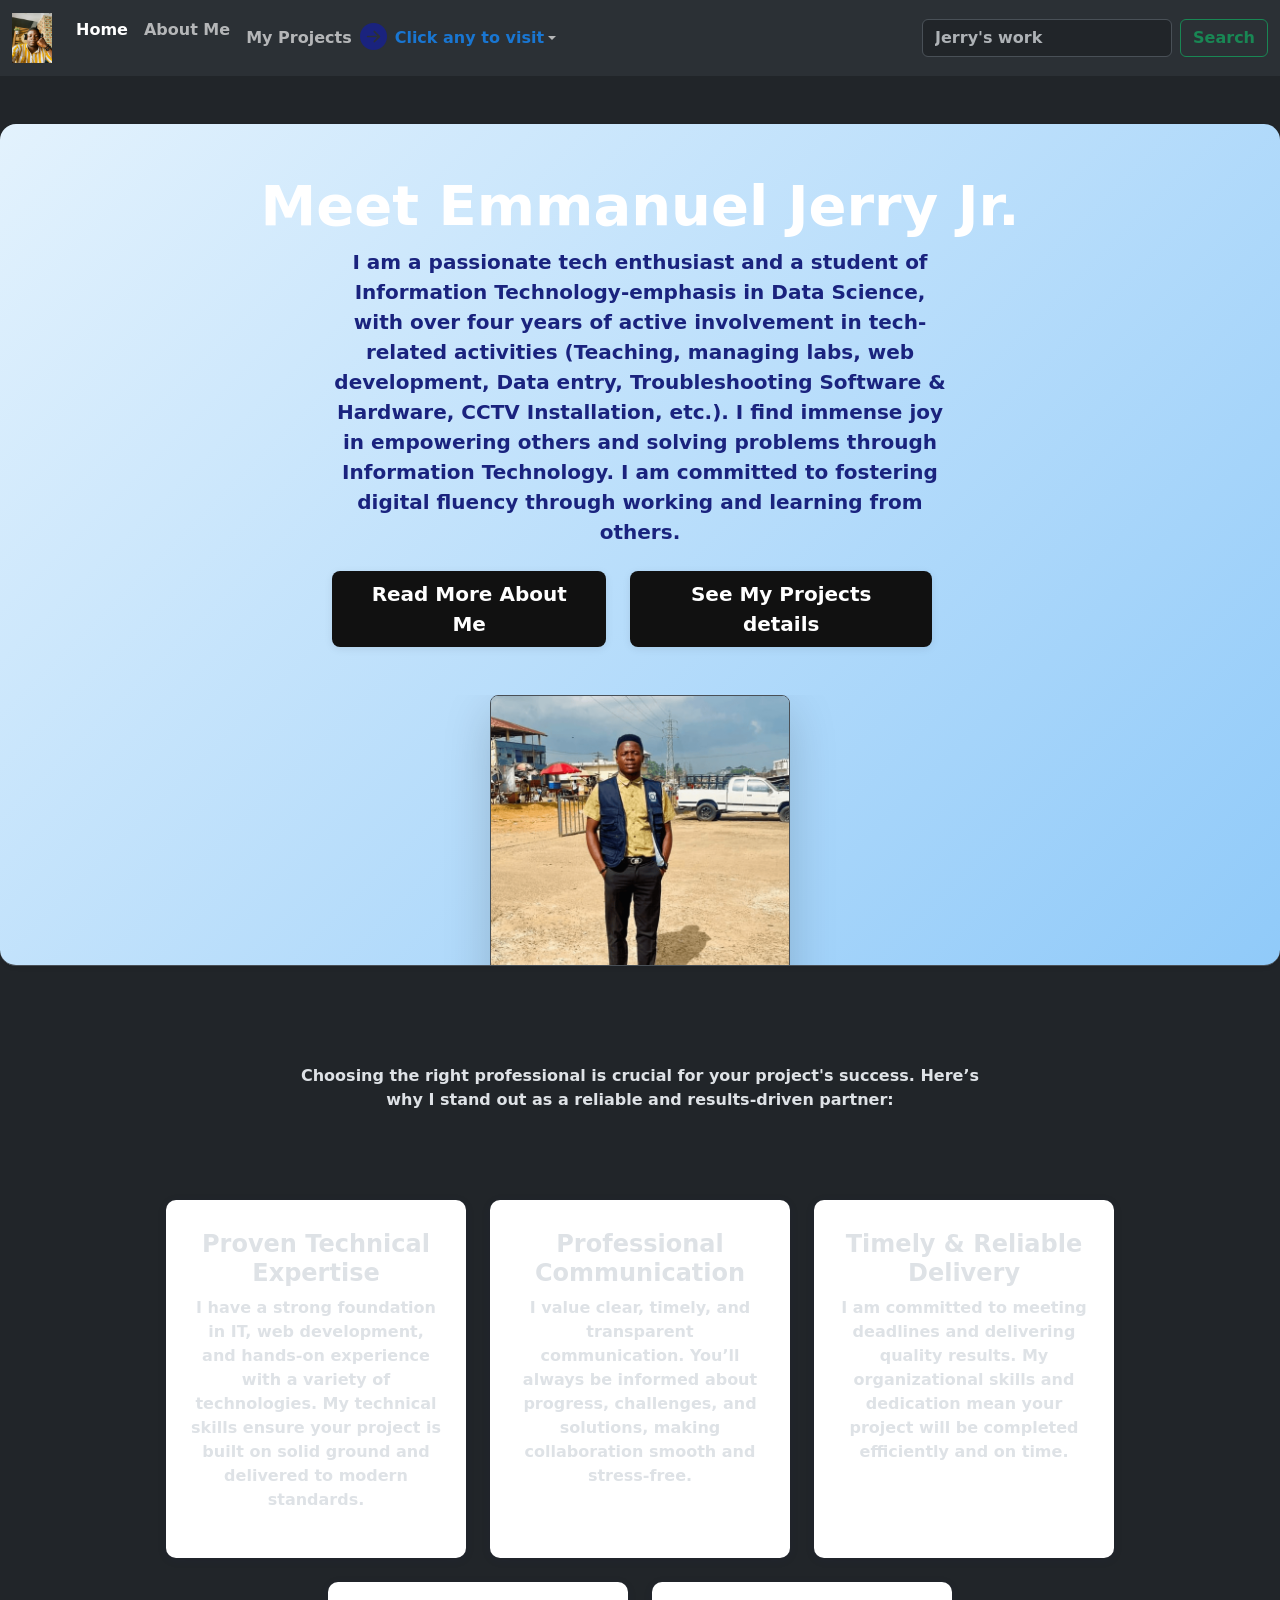
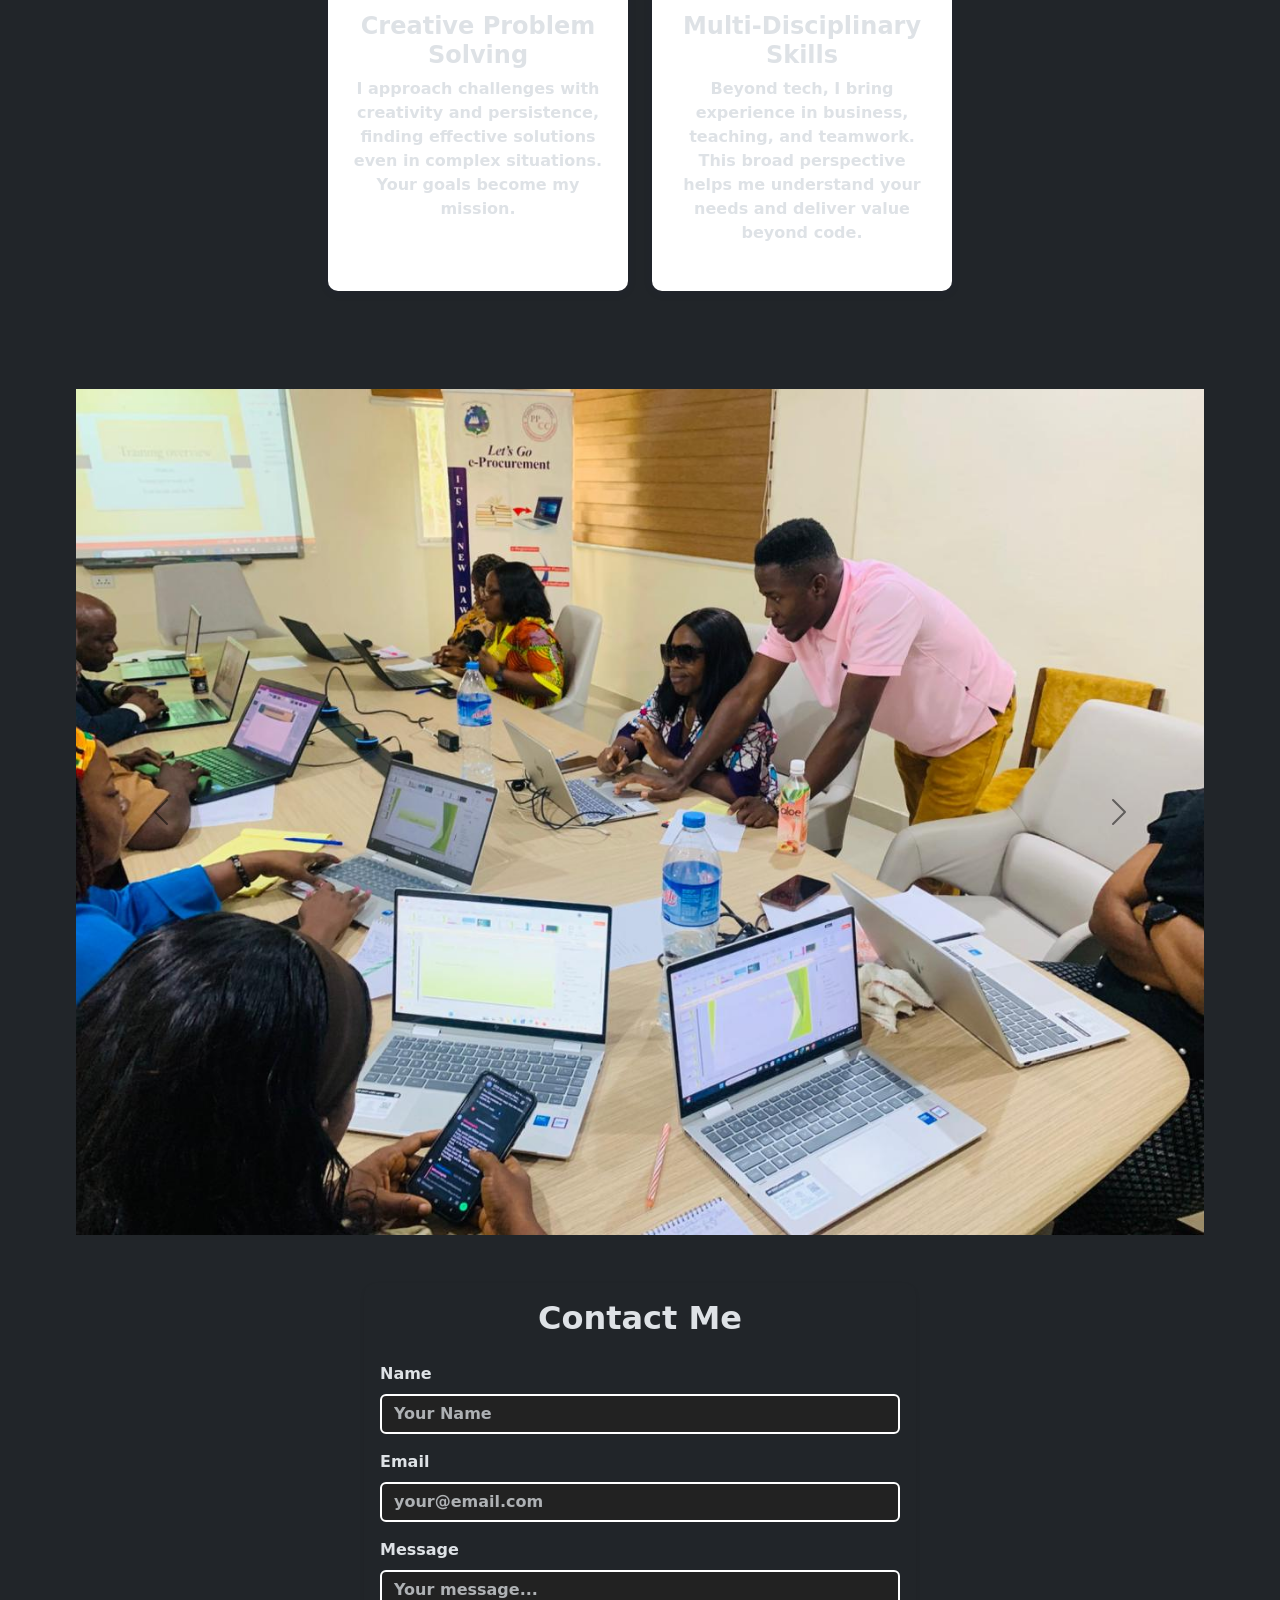
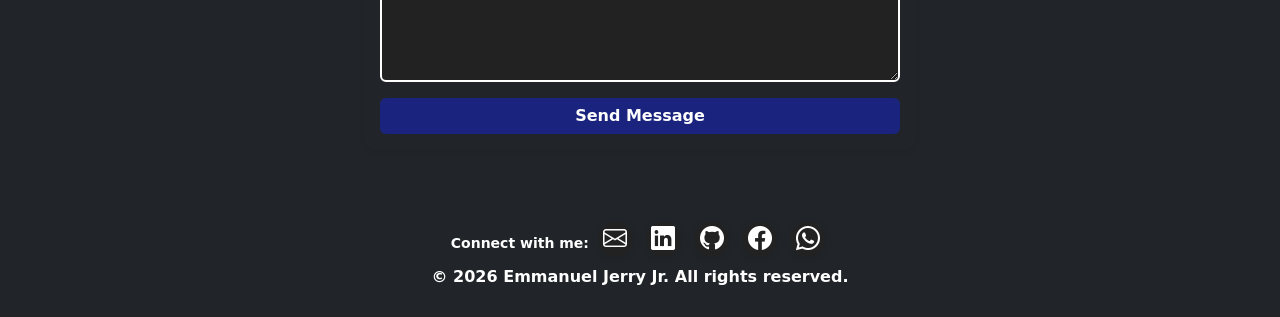
==== index.html @ 14acd6bc "update" ====
<!DOCTYPE html>
<html lang="en" data-bs-theme="dark">

<head>
  <meta charset="UTF-8">
  <meta name="viewport" content="width=device-width, initial-scale=1.0">
  <title>Mr. Jerry Portfolio</title>
  <link href="https://cdn.jsdelivr.net/npm/bootstrap@5.3.0-alpha2/dist/css/bootstrap.min.css" rel="stylesheet"
    integrity="sha384-aFq/bzH65dt+w6FI2ooMVUpc+21e0SRygnTpmBvdBgSdnuTN7QbdgL+OapgHtvPp" crossorigin="anonymous">
  <link rel="stylesheet" href="style.css">
</head>

<body>
  <!-- Navigation Bar -->
  <nav class="navbar navbar-expand-lg bg-body-tertiary">
  <div class="container-fluid">
    <a class="navbar-brand" href="#">
    <img src="Jerry 2.png" height="50" width="40" alt="Jerry Logo"></a>
    <button class="navbar-toggler" type="button" data-bs-toggle="collapse" data-bs-target="#navbarSupportedContent"
     aria-controls="navbarSupportedContent" aria-expanded="false" aria-label="Toggle navigation">
      <span class="navbar-toggler-icon"></span>
    </button>
    <div class="collapse navbar-collapse" id="navbarSupportedContent">
      <ul class="navbar-nav me-auto mb-2 mb-lg-0">
        <li class="nav-item">
          <a class="nav-link active" aria-current="page" href="#">Home</a>
        </li>
        <li class="nav-item">
          <a class="nav-link" href="https://jerry2001397.github.io/Resume/" target="_blank">About Me</a>
        </li>
        <li class="nav-item dropdown">
          <a class="nav-link dropdown-toggle d-flex align-items-center" href="#" role="button" data-bs-toggle="dropdown" aria-expanded="false">
            <span style="font-weight:bold;">My Projects</span>
            <span style="font-size:1.7rem;color:#1a237e;margin-left:0.5rem;font-weight:bold;">
              <i class="bi bi-arrow-right-circle-fill"></i>
            </span>
            <span style="font-size:1rem;color:#1976d2;margin-left:0.5rem;font-weight:bold;">Click any to visit</span>
          </a>
          <ul class="dropdown-menu">
            <li><a class="dropdown-item" href="https://jerry2001397.github.io/Resume/">My resume project</a></li>
            <li><a class="dropdown-item" href="https://tech-bridge-liberia-tbl.vercel.app/" target="_blank">Tech Bridge Liberia-TBL website</a></li>
            <li><a class="dropdown-item" href="https://brighter-day-high-school.onrender.com" target="_blank">Brighter Day High School website</a></li>
            <li><a class="dropdown-item" href="https://drive.google.com/file/d/1hFZzf1_tHDAkOo6rd7UEoLlZqXypKC5j/view?usp=drivesdk" target="_blank">A proposed computer science Curriculum for Junior and Senior High</a></li>
            <li><a class="dropdown-item" href="https://jerry2001397.github.io/Jerry-s-Dice/" target="_blank">Jerry's Dice (webbase dice game)</a></li>
            <li><a class="dropdown-item" href="https://jerry2001397.github.io/Emma-Drum/" target="_blank">Emma's Drum</a></li>
            <li><hr class="dropdown-divider"></li>
            
          </ul>
        </li>
        
      </ul>
      <form class="d-flex" role="search">
        <input class="form-control me-2" type="search" placeholder="Jerry's work" aria-label="Search"/>
        <button class="btn btn-outline-success" type="submit">Search</button>
      </form>
    </div>
  </div>
</nav>

  <main>
    <section class="px-4 pt-5 my-5 text-center border-bottom bg-primary bg-gradient text-white rounded-4 shadow-sm">
      <h1 class="display-4 fw-bold text-body-emphasis">Meet Emmanuel Jerry Jr.</h1>
      <div class="col-lg-6 mx-auto">
        <p class="lead mb-4">
         I am a passionate tech enthusiast and a student of Information Technology-emphasis in Data Science, with over four years of active involvement in tech-related activities (Teaching, managing labs, web development, Data entry, Troubleshooting Software & Hardware, CCTV Installation, etc.). I find immense joy in empowering others and solving problems through Information Technology. I am committed to fostering digital fluency through working and learning from others.
        </p>
        <div class="d-grid gap-2 d-sm-flex justify-content-sm-center mb-5">
          <a href="https://jerry2001397.github.io/Resume/" class="btn hero-btn-black btn-lg px-4 me-sm-3" role="button">Read More About Me</a>
          <a href="https://jerry2001397.github.io/Tech-Solution.com" class="btn hero-btn-black btn-lg px-4 me-sm-3" role="button">See My Projects details </a>
        </div>
      </div>
      <div class="overflow-hidden" style="max-height: 30vh;">
        <div class="container px-5">
          <img src="Jerry one.png" class="img-fluid border rounded-3 shadow-lg mb-4" alt="Jerry Portrait" width="300" height="400" loading="lazy">
        </div>
      </div>
    </section>
    <section class="features py-5" id="features">
      <div class="container">
        
        <p class="text-center mb-5" style="max-width:700px;margin:0 auto;">
          Choosing the right professional is crucial for your project's success. Here’s why I stand out as a reliable and results-driven partner:
        </p>
        <div class="d-flex flex-wrap justify-content-center gap-4">
          <div class="feature">
            <h4>Proven Technical Expertise</h4>
            <p>I have a strong foundation in IT, web development, and hands-on experience with a variety of technologies. My technical skills ensure your project is built on solid ground and delivered to modern standards.</p>
          </div>
          <div class="feature">
            <h4>Professional Communication</h4>
            <p>I value clear, timely, and transparent communication. You’ll always be informed about progress, challenges, and solutions, making collaboration smooth and stress-free.</p>
          </div>
          <div class="feature">
            <h4>Timely & Reliable Delivery</h4>
            <p>I am committed to meeting deadlines and delivering quality results. My organizational skills and dedication mean your project will be completed efficiently and on time.</p>
          </div>
          <div class="feature">
            <h4>Creative Problem Solving</h4>
            <p>I approach challenges with creativity and persistence, finding effective solutions even in complex situations. Your goals become my mission.</p>
          </div>
          <div class="feature">
            <h4>Multi-Disciplinary Skills</h4>
            <p>Beyond tech, I bring experience in business, teaching, and teamwork. This broad perspective helps me understand your needs and deliver value beyond code.</p>
          </div>
        </div>
      </div>
    </section>

    <section class="container my-5">
      <div id="carouselExample" class="carousel slide">
        <div class="carousel-inner">
          <div class="carousel-item active">
            <img src="Jerry 1.png" class="d-block w-100" alt="Jerry 1">
          </div>
          <div class="carousel-item">
            <img src="Jerry 2 (1).png" class="d-block w-100" alt="Jerry 2">
          </div>
          <div class="carousel-item">
            <img src="Jerry 3.png" class="d-block w-100" alt="Jerry 3">
          </div>
        </div>
        <button class="carousel-control-prev" type="button" data-bs-target="#carouselExample" data-bs-slide="prev">
          <span class="carousel-control-prev-icon" aria-hidden="true"></span>
          <span class="visually-hidden">Previous</span>
        </button>
        <button class="carousel-control-next" type="button" data-bs-target="#carouselExample" data-bs-slide="next">
          <span class="carousel-control-next-icon" aria-hidden="true"></span>
          <span class="visually-hidden">Next</span>
        </button>
      </div>
    </section>

    <!-- Contact Section -->
    <section class="container my-5" id="contact">
      <div class="row justify-content-center">
        <div class="col-md-8 col-lg-6">
          <div class="card shadow-sm border-0">
            <div class="card-body">
              <h2 class="card-title mb-4 text-center"><strong>Contact Me</strong></h2>
              <form>
                <div class="mb-3">
                  <label for="name" class="form-label">Name</label>
                  <input type="text" class="form-control" id="name" placeholder="Your Name" required>
                </div>
                <div class="mb-3">
                  <label for="email" class="form-label">Email</label>
                  <input type="email" class="form-control" id="email" placeholder="your@email.com" required>
                </div>
                <div class="mb-3">
                  <label for="message" class="form-label">Message</label>
                  <textarea class="form-control" id="message" rows="4" placeholder="Your message..." required></textarea>
                </div>
                <div class="d-grid">
                  <button type="submit" class="btn btn-primary">Send Message</button>
                </div>
              </form>
            </div>
          </div>
        </div>
      </div>
    </section>

    <!-- Footer -->
    <footer class="bg-dark text-white text-center py-4 mt-5">
      <div class="container">
        <small><span style="font-weight:bold;">Connect with me:</span>
          <span class="footer-social">
            <a href="mailto:emmanueljerrylove@gmail.com" title="Email"><i class="bi bi-envelope"></i></a>
            <a href="https://www.linkedin.com/in/emmanuel-jerry-jr-2a2502259?utm_source=share&utm_campaign=share_via&utm_content=profile&utm_medium=android_app" target="_blank" title="LinkedIn"><i class="bi bi-linkedin"></i></a>
            <a href="https://github.com/Jerry2001397" target="_blank" title="GitHub"><i class="bi bi-github"></i></a>
            <a href="https://www.facebook.com/share/1HqQ8h2hS4/" target="_blank" title="Facebook"><i class="bi bi-facebook"></i></a>
            <a href="https://wa.me/231777897470" target="_blank" title="WhatsApp"><i class="bi bi-whatsapp"></i></a>
          </span>
        </small>
        <p class="mb-1 mt-2">&copy; 2026 Emmanuel Jerry Jr. All rights reserved.</p>
      </div>
    </footer>
    <script src="https://cdn.jsdelivr.net/npm/bootstrap@5.3.7/dist/js/bootstrap.bundle.min.js"
      integrity="sha384-ndDqU0Gzau9qJ1lfW4pNLlhNTkCfHzAVBReH9diLvGRem5+R9g2FzA8ZGN954O5Q" crossorigin="anonymous"></script>
    <link rel="stylesheet" href="https://cdn.jsdelivr.net/npm/bootstrap-icons@1.11.1/font/bootstrap-icons.css">
    <style>
      .footer-social a {
        display: inline-flex;
        align-items: center;
        justify-content: center;
        font-size: 1.5rem;
        margin: 0 0.25rem;
        width: 2.2rem;
        height: 2.2rem;
        border-radius: 50%;
        background: #222;
        color: #fff;
        transition: background 0.2s, color 0.2s, box-shadow 0.2s;
        box-shadow: 0 2px 8px rgba(0,0,0,0.08);
        text-decoration: none;
      }
      .footer-social a:hover {
        background: #fff;
        color: #1a237e;
        box-shadow: 0 4px 16px rgba(26,35,126,0.15);
        text-decoration: none;
      }
      .footer-social i {
        vertical-align: middle;
      }
    </style>
</body>

</html>
---- style.css ----
/* Light blue background for hero section */
.bg-primary.bg-gradient {
	background: linear-gradient(135deg, #e3f2fd 0%, #90caf9 100%) !important;
	color: #1a237e !important;
}
/* Hero section buttons (blue background) */
.hero-btn-black {
	background: #111 !important;
	color: #fff !important;
	border: none !important;
	font-weight: bold;
	box-shadow: 0 2px 8px rgba(0,0,0,0.08);
	transition: background 0.2s, color 0.2s;
}
.hero-btn-black:hover {
	background: #333 !important;
	color: #fff !important;
}
/* Make all text bold and shining */
body, body * {
	font-weight: bold !important;
}
/* Contact Section */
#contact .card {
	border-radius: 12px;
	border: 2px solid #fff;
}
#contact .form-control {
	border: 2px solid #fff !important;
	background: #222;
	color: #fff;
}
#contact .form-control:focus {
	border-color: #90caf9 !important;
	box-shadow: 0 0 0 2px #90caf9;
	background: #222;
	color: #fff;
}
#contact .btn-primary {
	background: #1a237e;
	border: none;
}
#contact .btn-primary:hover {
	background: #3949ab;
}

footer {
	background: #1a237e;
	color: #fff;
	font-size: 1rem;
}
footer a {
	color: #fff;
	text-decoration: underline;
}
footer a:hover {
	color: #90caf9;
}
/* Reset some default styles */
* {
	margin: 0;
	padding: 0;
	box-sizing: border-box;
}

.container {
	width: 90%;
	max-width: 1200px;
	margin: 0 auto;
}

header {
	background: #1a237e;
	padding: 20px 0;
	color: #fff;
}

/* Features Section */
.features {
	margin: 50px 0;
	display: flex;
	justify-content: center;
	align-items: flex-start;
}

.features .container {
	display: flex;
	gap: 40px;
	justify-content: center;
	flex-wrap: wrap;
}

.feature {
	background: #fff;
	padding: 30px 25px;
	border-radius: 10px;
	box-shadow: 0 2px 12px rgba(26, 35, 126, 0.06);
	width: 300px;
	text-align: center;
}

.feature h3 {
	color: #1a237e;
	margin-bottom: 15px;
}

/* Responsive Design */
@media (max-width: 900px) {
	.features .container {
		flex-direction: column;
		align-items: center;
	}
}

@media (max-width: 600px) {
	.logo, nav {
		float: none;
		text-align: center;
		display: block;
	}
	.nav-links {
		flex-direction: column;
		gap: 15px;
		margin-top: 15px;
	}
	.hero h2 {
		font-size: 1.5rem;
	}
	.feature {
		width: 90%;
	}
}
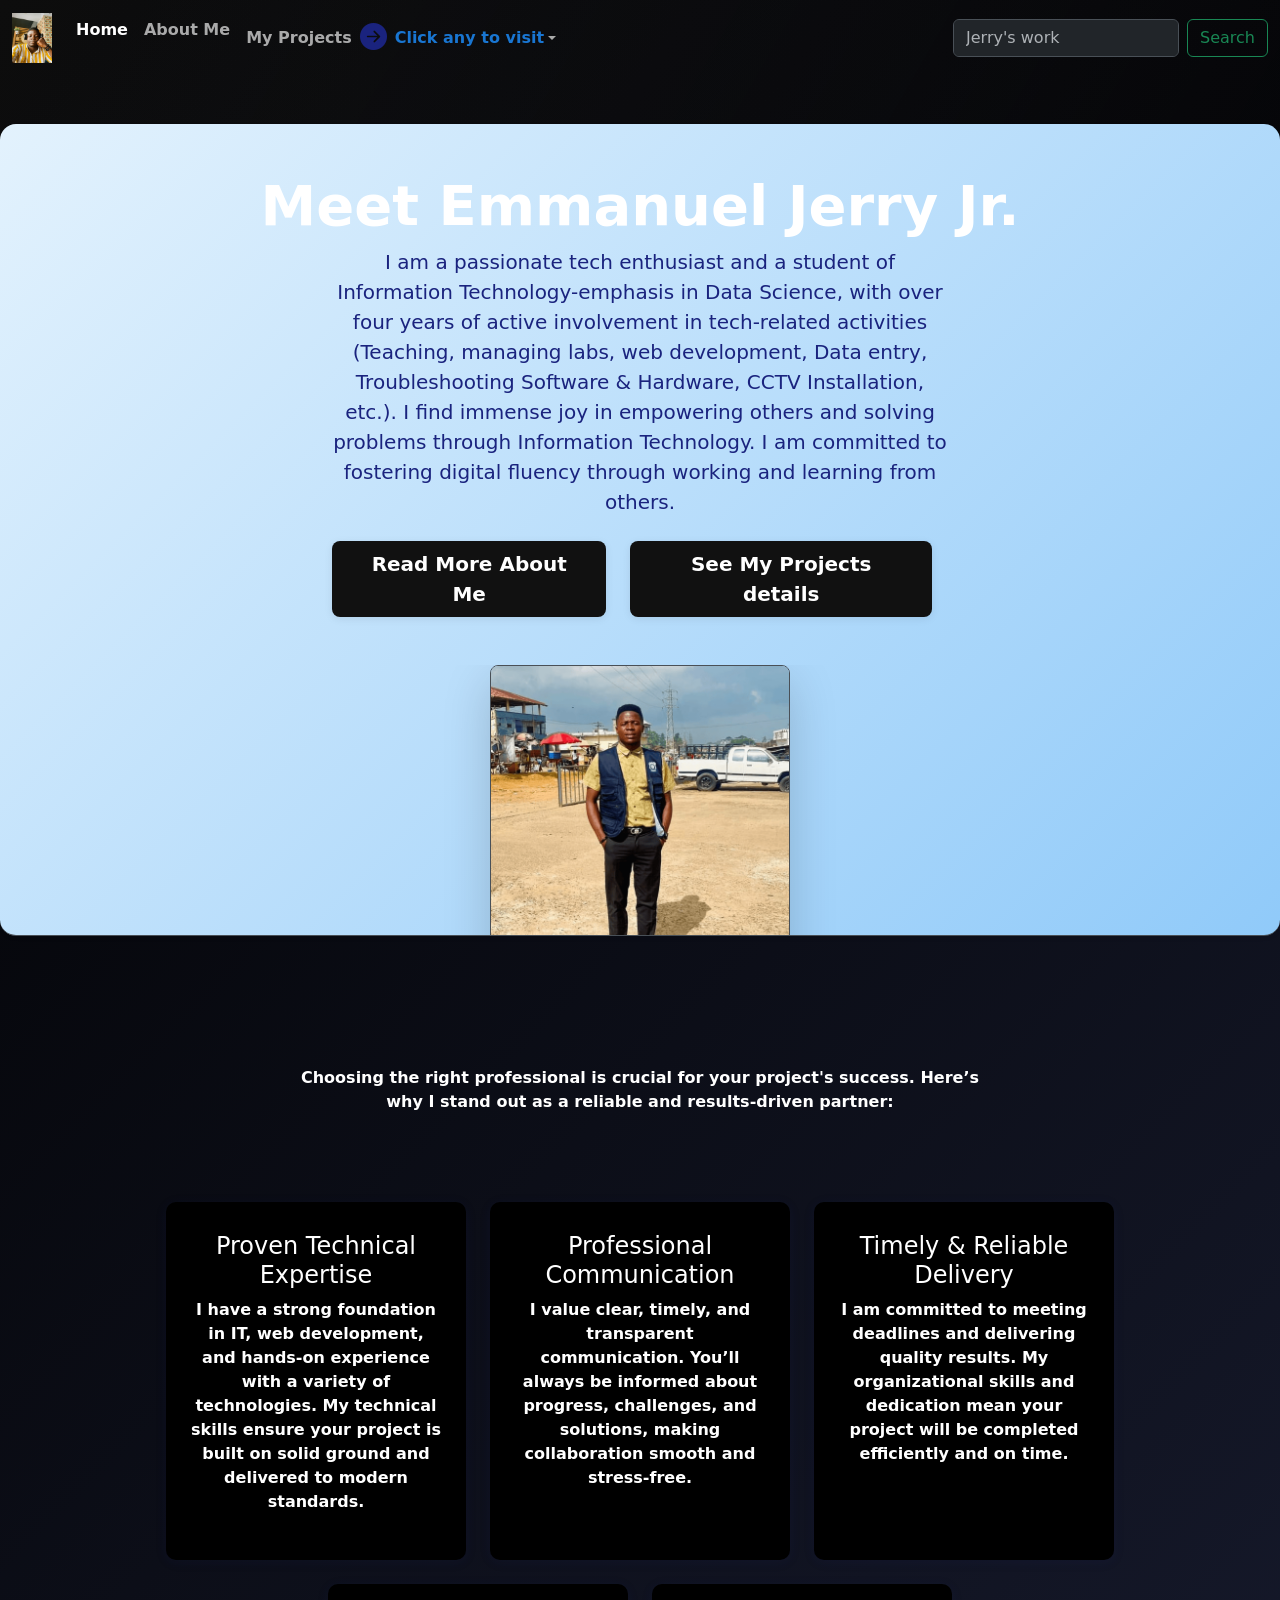
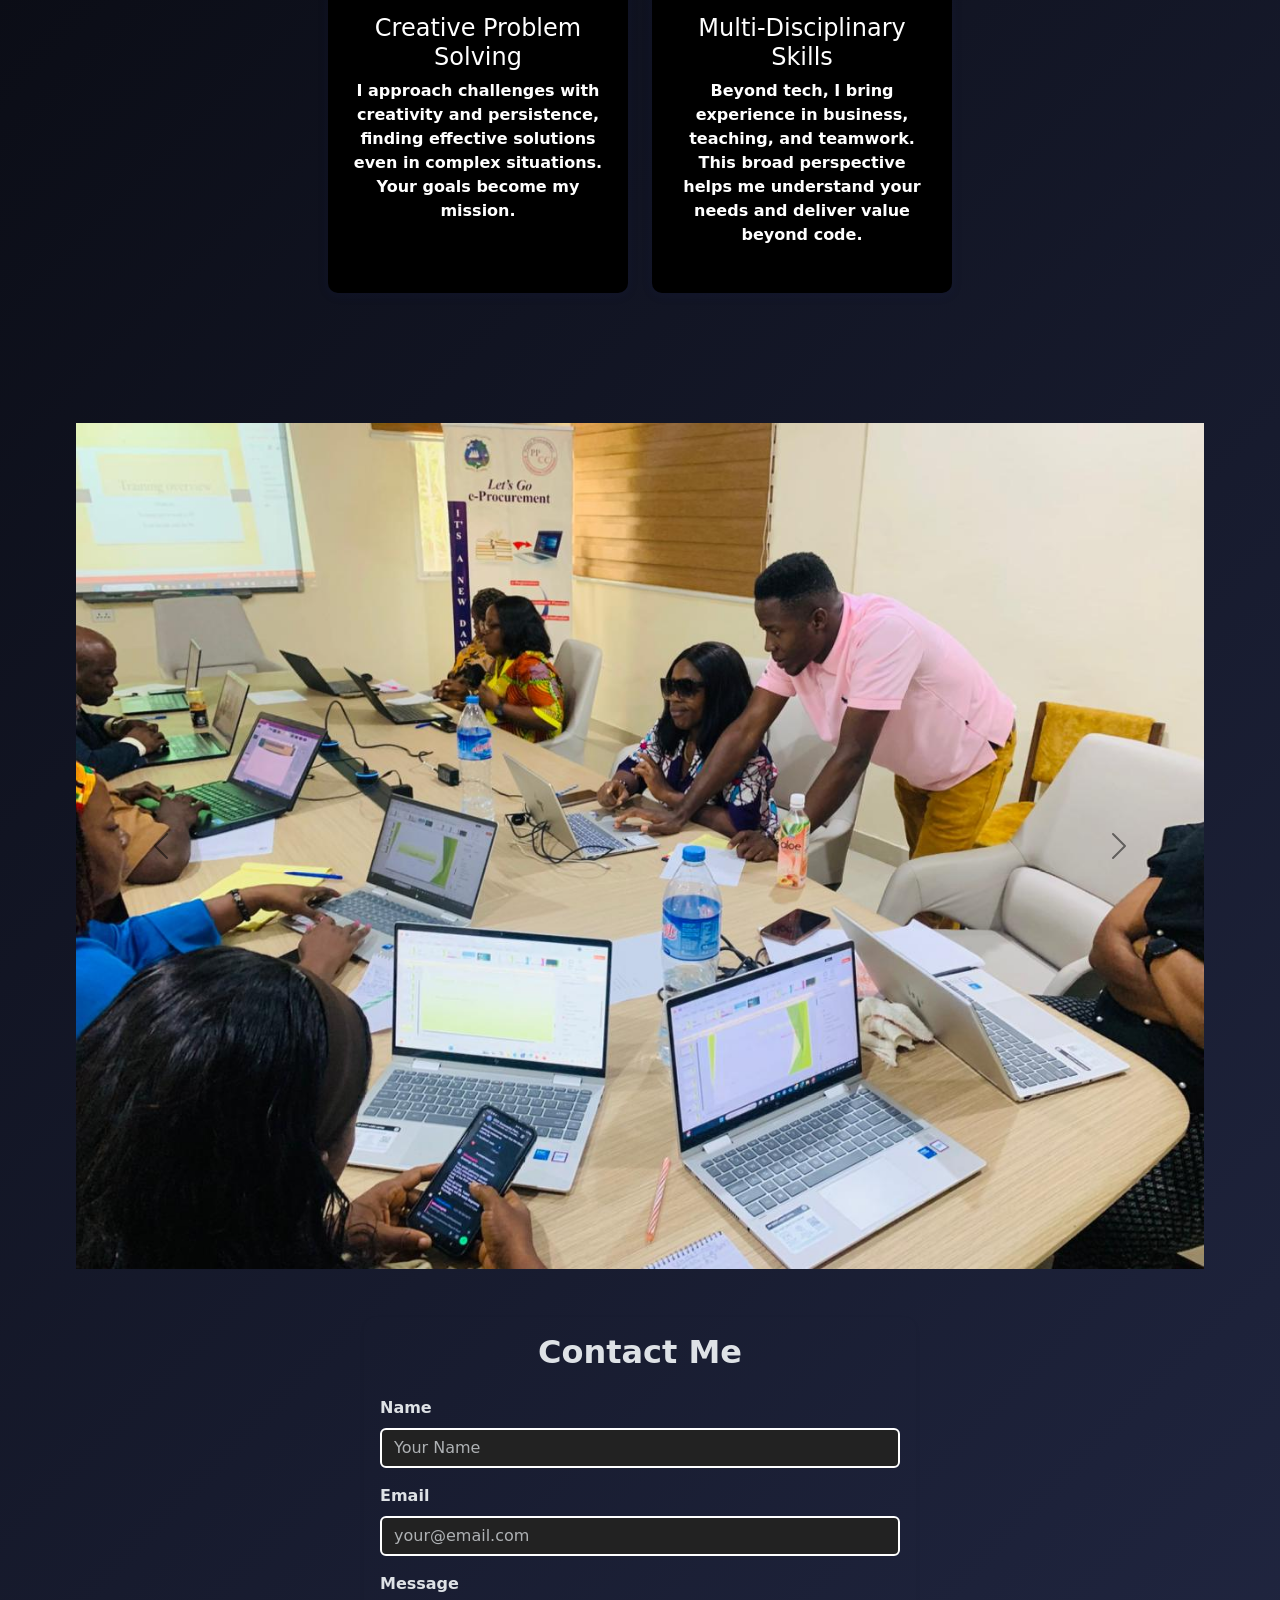
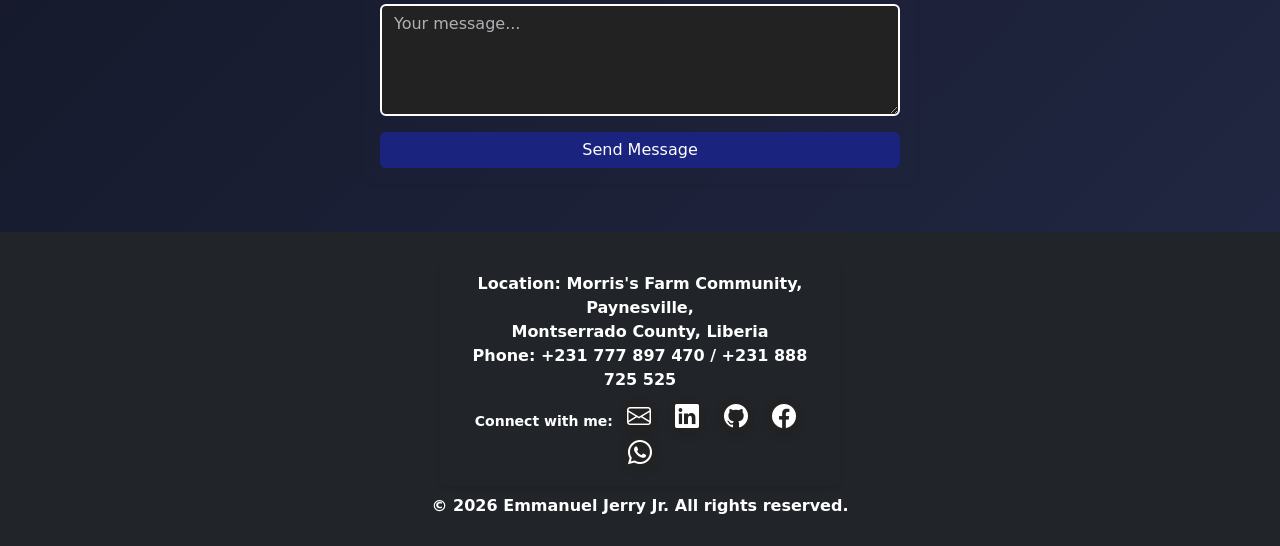
==== commit 2ad60d9b: "UPDATE" ====
--- a/index.html
+++ b/index.html
@@ -66,7 +66,7 @@
         </p>
         <div class="d-grid gap-2 d-sm-flex justify-content-sm-center mb-5">
           <a href="https://jerry2001397.github.io/Resume/" class="btn hero-btn-black btn-lg px-4 me-sm-3" role="button">Read More About Me</a>
-          <a href="https://jerry2001397.github.io/Tech-Solution.com" class="btn hero-btn-black btn-lg px-4 me-sm-3" role="button">See My Projects details </a>
+          <a href="See My Projects details.html" class="btn hero-btn-black btn-lg px-4 me-sm-3" role="button">See My Projects details</a>
         </div>
       </div>
       <div class="overflow-hidden" style="max-height: 30vh;">
@@ -75,30 +75,30 @@
         </div>
       </div>
     </section>
-    <section class="features py-5" id="features">
-      <div class="container">
+    <section class="features py-5" id="features" style="background:#000; color:#fff;">
+      <div class="container" style="background:#000; color:#fff; border-radius:18px; padding:32px 18px;">
         
         <p class="text-center mb-5" style="max-width:700px;margin:0 auto;">
           Choosing the right professional is crucial for your project's success. Here’s why I stand out as a reliable and results-driven partner:
         </p>
         <div class="d-flex flex-wrap justify-content-center gap-4">
-          <div class="feature">
+          <div class="feature" style="background:#000; color:#fff; border-radius:10px; box-shadow:0 2px 12px rgba(26,35,126,0.10);">
             <h4>Proven Technical Expertise</h4>
             <p>I have a strong foundation in IT, web development, and hands-on experience with a variety of technologies. My technical skills ensure your project is built on solid ground and delivered to modern standards.</p>
           </div>
-          <div class="feature">
+          <div class="feature" style="background:#000; color:#fff; border-radius:10px; box-shadow:0 2px 12px rgba(26,35,126,0.10);">
             <h4>Professional Communication</h4>
             <p>I value clear, timely, and transparent communication. You’ll always be informed about progress, challenges, and solutions, making collaboration smooth and stress-free.</p>
           </div>
-          <div class="feature">
+          <div class="feature" style="background:#000; color:#fff; border-radius:10px; box-shadow:0 2px 12px rgba(26,35,126,0.10);">
             <h4>Timely & Reliable Delivery</h4>
             <p>I am committed to meeting deadlines and delivering quality results. My organizational skills and dedication mean your project will be completed efficiently and on time.</p>
           </div>
-          <div class="feature">
+          <div class="feature" style="background:#000; color:#fff; border-radius:10px; box-shadow:0 2px 12px rgba(26,35,126,0.10);">
             <h4>Creative Problem Solving</h4>
             <p>I approach challenges with creativity and persistence, finding effective solutions even in complex situations. Your goals become my mission.</p>
           </div>
-          <div class="feature">
+          <div class="feature" style="background:#000; color:#fff; border-radius:10px; box-shadow:0 2px 12px rgba(26,35,126,0.10);">
             <h4>Multi-Disciplinary Skills</h4>
             <p>Beyond tech, I bring experience in business, teaching, and teamwork. This broad perspective helps me understand your needs and deliver value beyond code.</p>
           </div>
@@ -163,15 +163,24 @@
     <!-- Footer -->
     <footer class="bg-dark text-white text-center py-4 mt-5">
       <div class="container">
-        <small><span style="font-weight:bold;">Connect with me:</span>
-          <span class="footer-social">
-            <a href="mailto:emmanueljerrylove@gmail.com" title="Email"><i class="bi bi-envelope"></i></a>
-            <a href="https://www.linkedin.com/in/emmanuel-jerry-jr-2a2502259?utm_source=share&utm_campaign=share_via&utm_content=profile&utm_medium=android_app" target="_blank" title="LinkedIn"><i class="bi bi-linkedin"></i></a>
-            <a href="https://github.com/Jerry2001397" target="_blank" title="GitHub"><i class="bi bi-github"></i></a>
-            <a href="https://www.facebook.com/share/1HqQ8h2hS4/" target="_blank" title="Facebook"><i class="bi bi-facebook"></i></a>
-            <a href="https://wa.me/231777897470" target="_blank" title="WhatsApp"><i class="bi bi-whatsapp"></i></a>
-          </span>
-        </small>
+        <div class="card shadow-sm border-0 mx-auto" style="max-width: 400px; background: #232946; color: #fff;">
+          <div class="card-body text-center">
+            <div class="mb-2" style="font-size:1rem;">
+              Location:  Morris's Farm Community, Paynesville,<br>
+              Montserrado County, Liberia<br>
+              <span style="font-weight:bold;">Phone:</span> +231 777 897 470 / +231 888 725 525
+            </div>
+            <small><span style="font-weight:bold;">Connect with me:</span>
+              <span class="footer-social">
+                <a href="mailto:emmanueljerrylove@gmail.com" title="Email"><i class="bi bi-envelope"></i></a>
+                <a href="https://www.linkedin.com/in/emmanuel-jerry-jr-2a2502259?utm_source=share&utm_campaign=share_via&utm_content=profile&utm_medium=android_app" target="_blank" title="LinkedIn"><i class="bi bi-linkedin"></i></a>
+                <a href="https://github.com/Jerry2001397" target="_blank" title="GitHub"><i class="bi bi-github"></i></a>
+                <a href="https://www.facebook.com/share/1HqQ8h2hS4/" target="_blank" title="Facebook"><i class="bi bi-facebook"></i></a>
+                <a href="https://wa.me/231777897470" target="_blank" title="WhatsApp"><i class="bi bi-whatsapp"></i></a>
+              </span>
+            </small>
+          </div>
+        </div>
         <p class="mb-1 mt-2">&copy; 2026 Emmanuel Jerry Jr. All rights reserved.</p>
       </div>
     </footer>
--- a/style.css
+++ b/style.css
@@ -16,9 +16,30 @@
 	background: #333 !important;
 	color: #fff !important;
 }
-/* Make all text bold and shining */
-body, body * {
+body {
+	background: linear-gradient(135deg, #000 0%, #232946 100%) !important;
+	color: #fff !important;
 	font-weight: bold !important;
+	min-height: 100vh;
+}
+
+main, .container, section, .card, .navbar, footer {
+	background: transparent !important;
+}
+
+/* Shiny black effect overlay */
+body::before {
+	content: "";
+	position: fixed;
+	top: 0; left: 0; right: 0; bottom: 0;
+	pointer-events: none;
+	background: linear-gradient(120deg, rgba(255,255,255,0.05) 0%, rgba(0,0,0,0.9) 100%);
+	z-index: 0;
+}
+
+body > * {
+	position: relative;
+	z-index: 1;
 }
 /* Contact Section */
 #contact .card {
@@ -80,12 +101,48 @@
 	margin: 50px 0;
 	display: flex;
 	justify-content: center;
+#footer .contact-card, .contact-card {
+	max-width: 350px;
+	margin: 24px auto 0 auto;
+	padding: 20px 24px;
+	background: #fff;
+	color: #1a237e;
+	border-radius: 12px;
+	box-shadow: 0 2px 12px rgba(26, 35, 126, 0.10);
+	text-align: left;
+	font-weight: normal;
+}
+.contact-card h5 {
+	margin-bottom: 12px;
+	font-weight: bold;
+	color: #1a237e;
+}
+.contact-card ul {
+	list-style: none;
+	padding: 0;
+	margin: 0;
+}
+.contact-card li {
+	margin-bottom: 8px;
+	font-weight: normal;
+}
+.contact-card a {
+	color: #1a237e;
+	text-decoration: underline;
+}
+.contact-card a:hover {
+	color: #3949ab;
+}
 	align-items: flex-start;
 }
 
 .features .container {
 	display: flex;
 	gap: 40px;
+	.contact-card {
+		width: 95%;
+		padding: 16px 8px;
+	}
 	justify-content: center;
 	flex-wrap: wrap;
 }
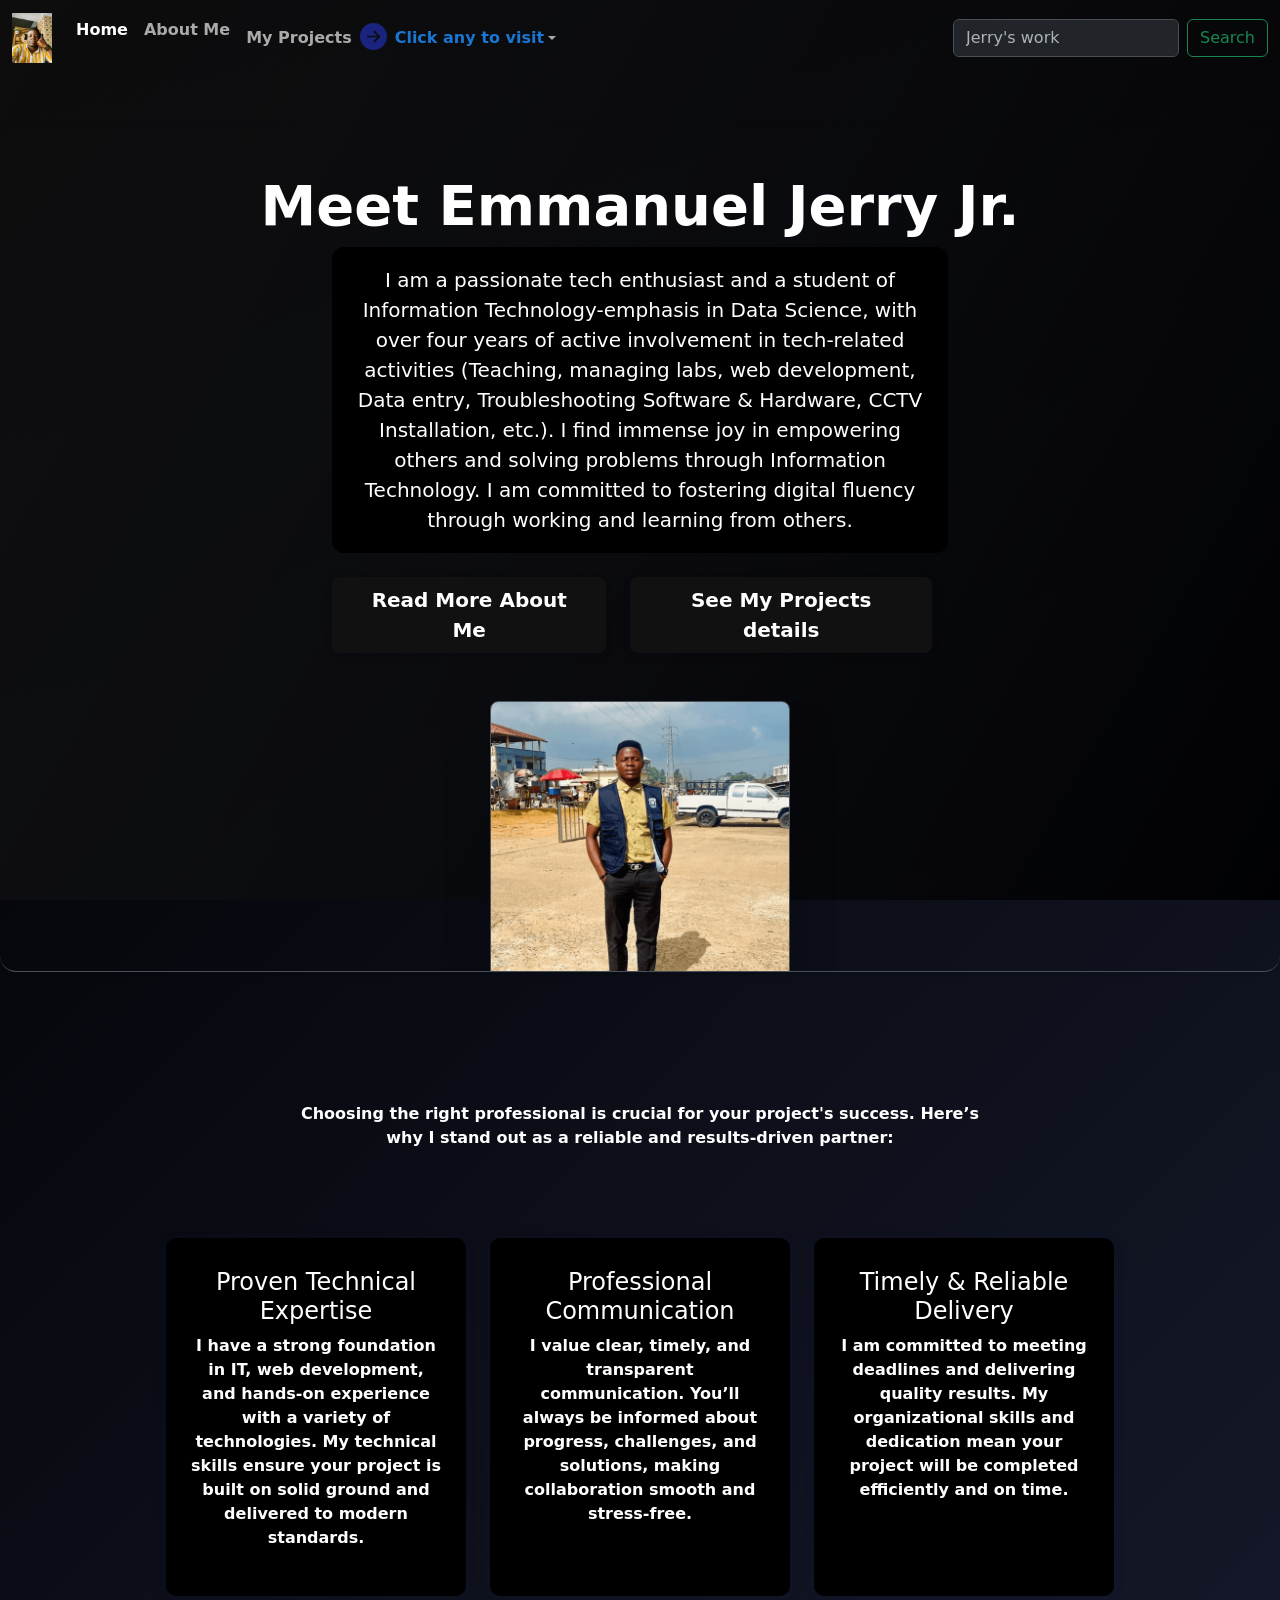
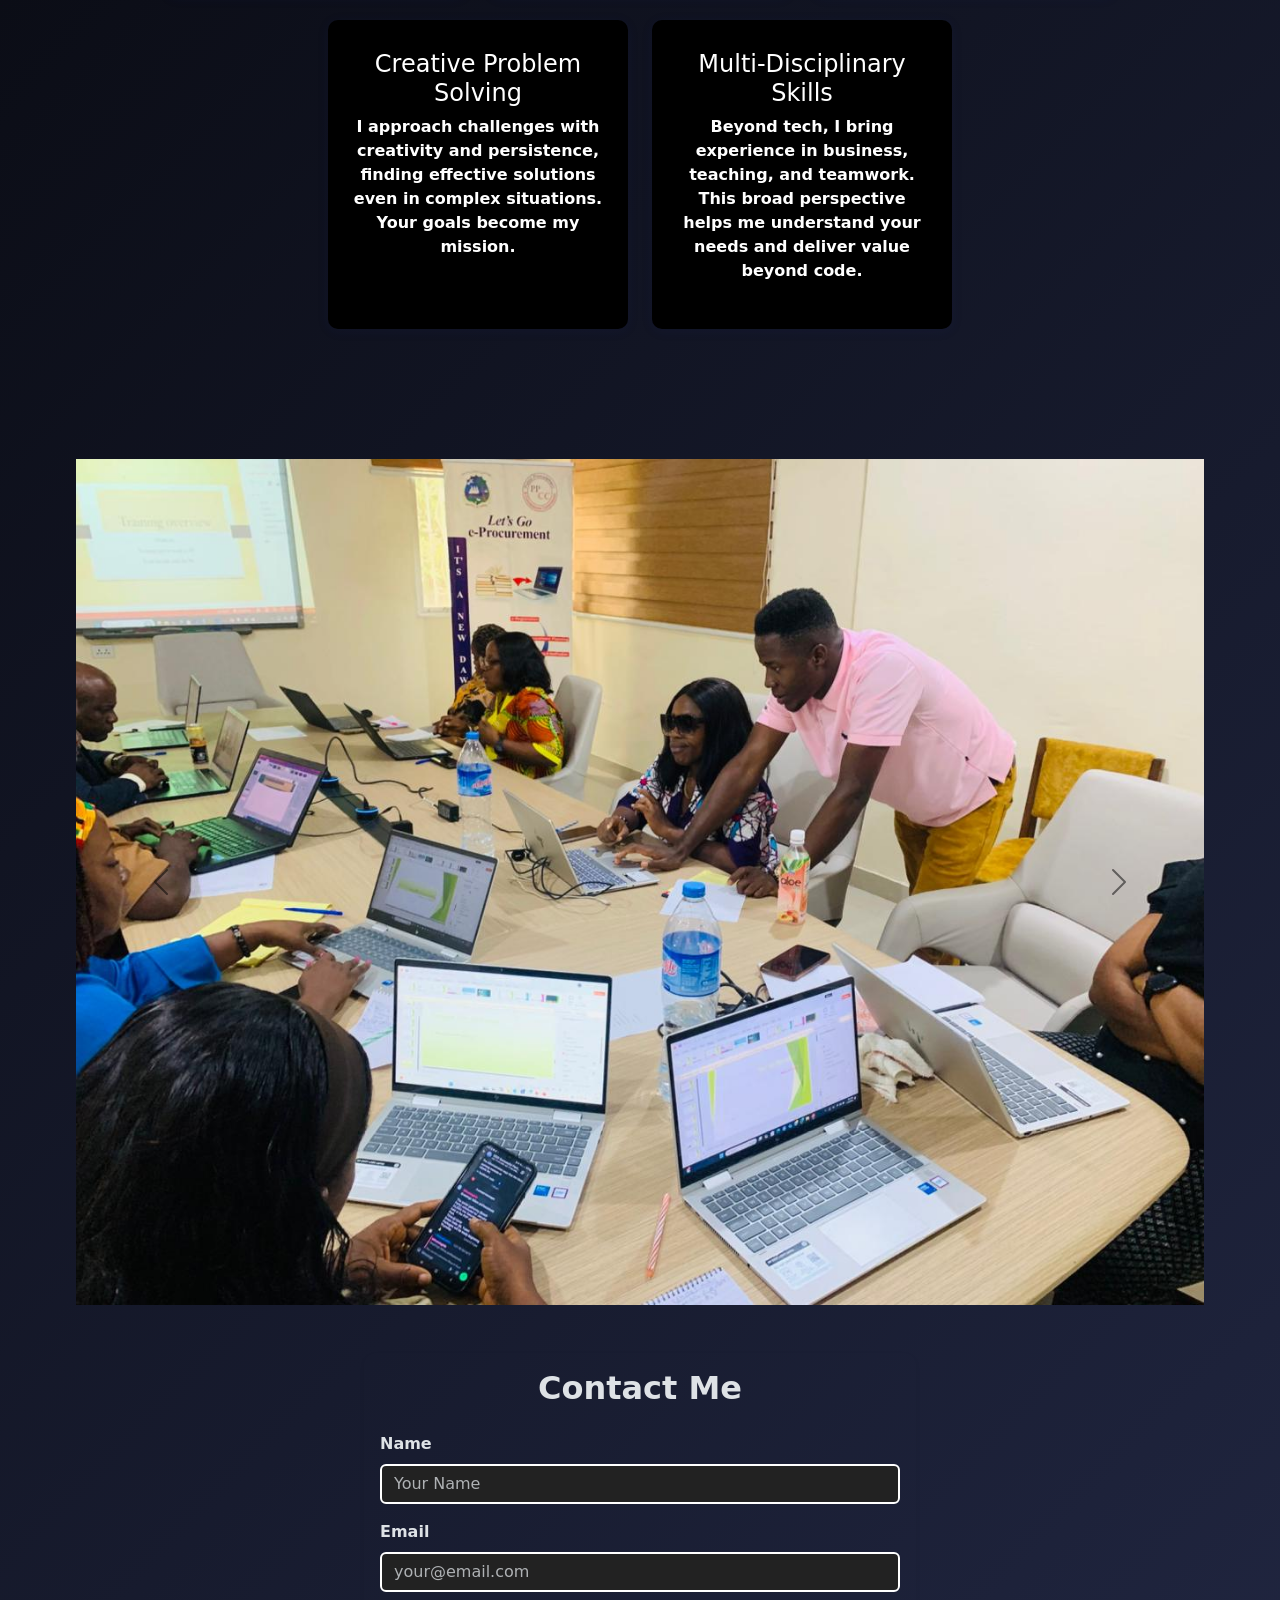
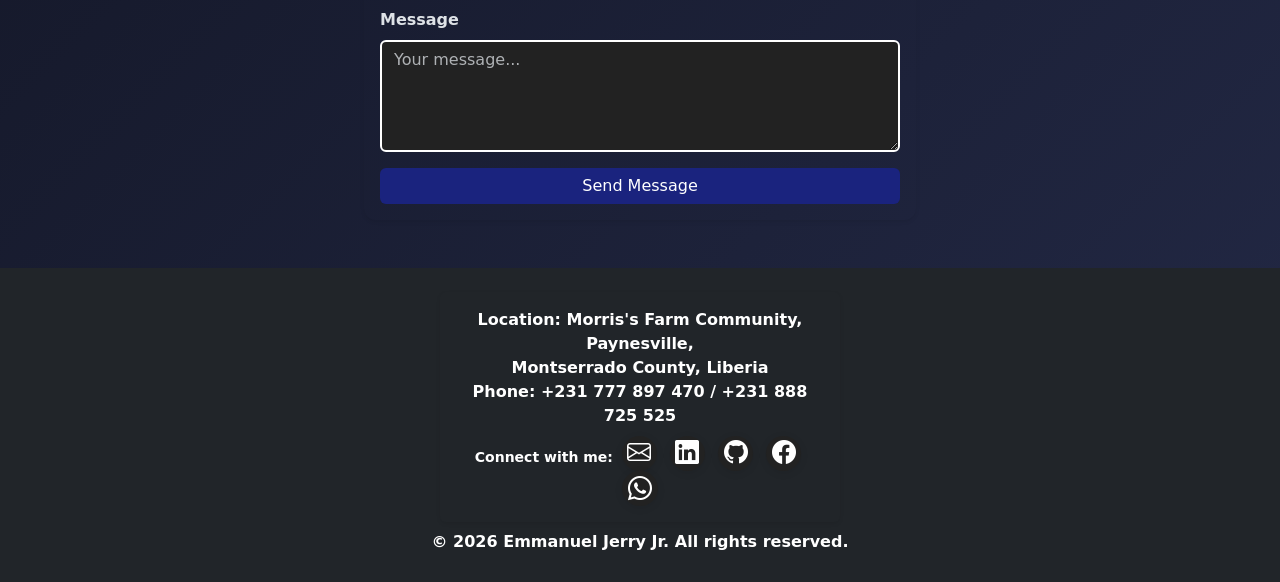
==== commit 10011be8: "UPDATE" ====
--- a/index.html
+++ b/index.html
@@ -58,10 +58,10 @@
 </nav>
 
   <main>
-    <section class="px-4 pt-5 my-5 text-center border-bottom bg-primary bg-gradient text-white rounded-4 shadow-sm">
+    <section class="px-4 pt-5 my-5 text-center border-bottom text-white rounded-4 shadow-sm" style="background:#000;">
       <h1 class="display-4 fw-bold text-body-emphasis">Meet Emmanuel Jerry Jr.</h1>
       <div class="col-lg-6 mx-auto">
-        <p class="lead mb-4">
+        <p class="lead mb-4" style="background:#000; color:#fff; border-radius:12px; padding:18px 16px;">
          I am a passionate tech enthusiast and a student of Information Technology-emphasis in Data Science, with over four years of active involvement in tech-related activities (Teaching, managing labs, web development, Data entry, Troubleshooting Software & Hardware, CCTV Installation, etc.). I find immense joy in empowering others and solving problems through Information Technology. I am committed to fostering digital fluency through working and learning from others.
         </p>
         <div class="d-grid gap-2 d-sm-flex justify-content-sm-center mb-5">
--- a/style.css
+++ b/style.css
@@ -1,3 +1,27 @@
+body {
+	background: linear-gradient(135deg, #000 0%, #232946 100%) !important;
+	color: #fff !important;
+	font-weight: bold !important;
+	min-height: 100vh;
+}
+
+main, .container, section, .card, .navbar, footer {
+	background: transparent !important;
+}
+
+body::before {
+	content: "";
+	position: fixed;
+	top: 0; left: 0; right: 0; bottom: 0;
+	pointer-events: none;
+	background: linear-gradient(120deg, rgba(255,255,255,0.05) 0%, rgba(0,0,0,0.9) 100%);
+	z-index: 0;
+}
+
+body > * {
+	position: relative;
+	z-index: 1;
+}
 /* Light blue background for hero section */
 .bg-primary.bg-gradient {
 	background: linear-gradient(135deg, #e3f2fd 0%, #90caf9 100%) !important;
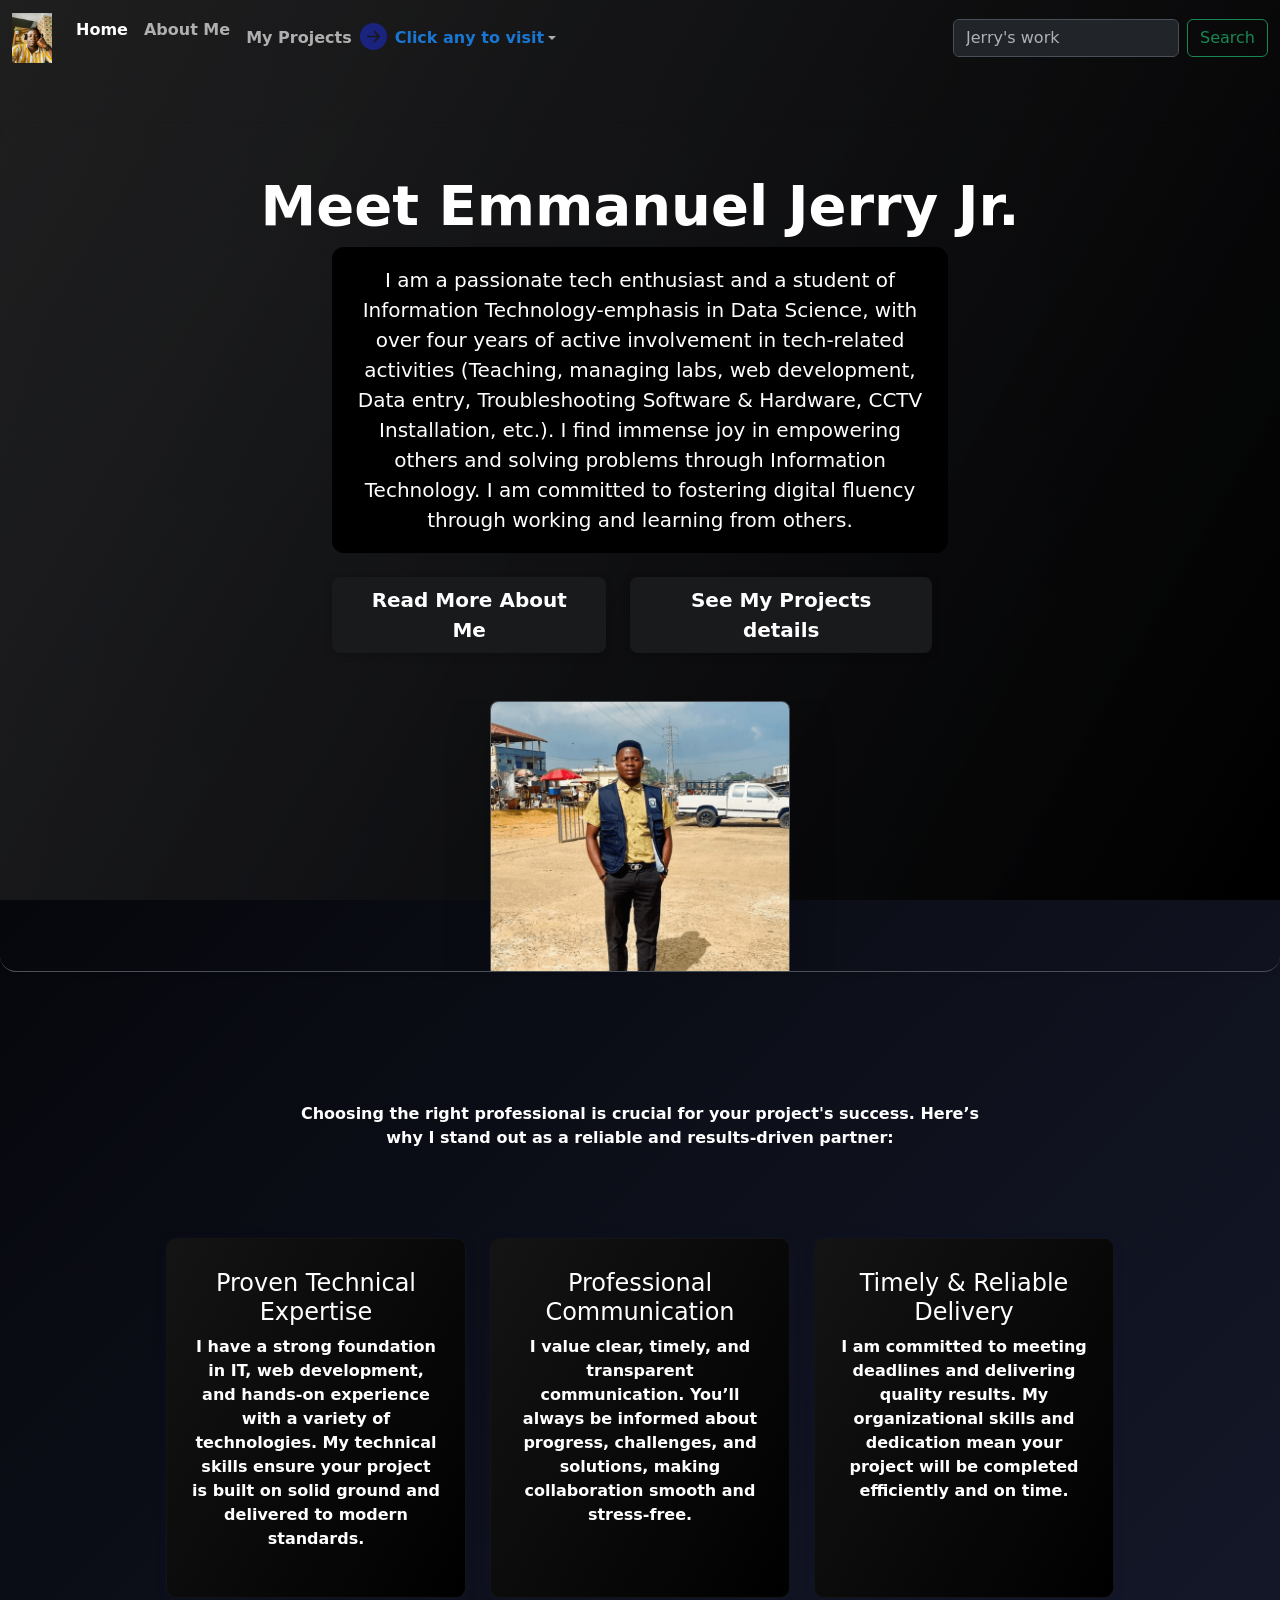
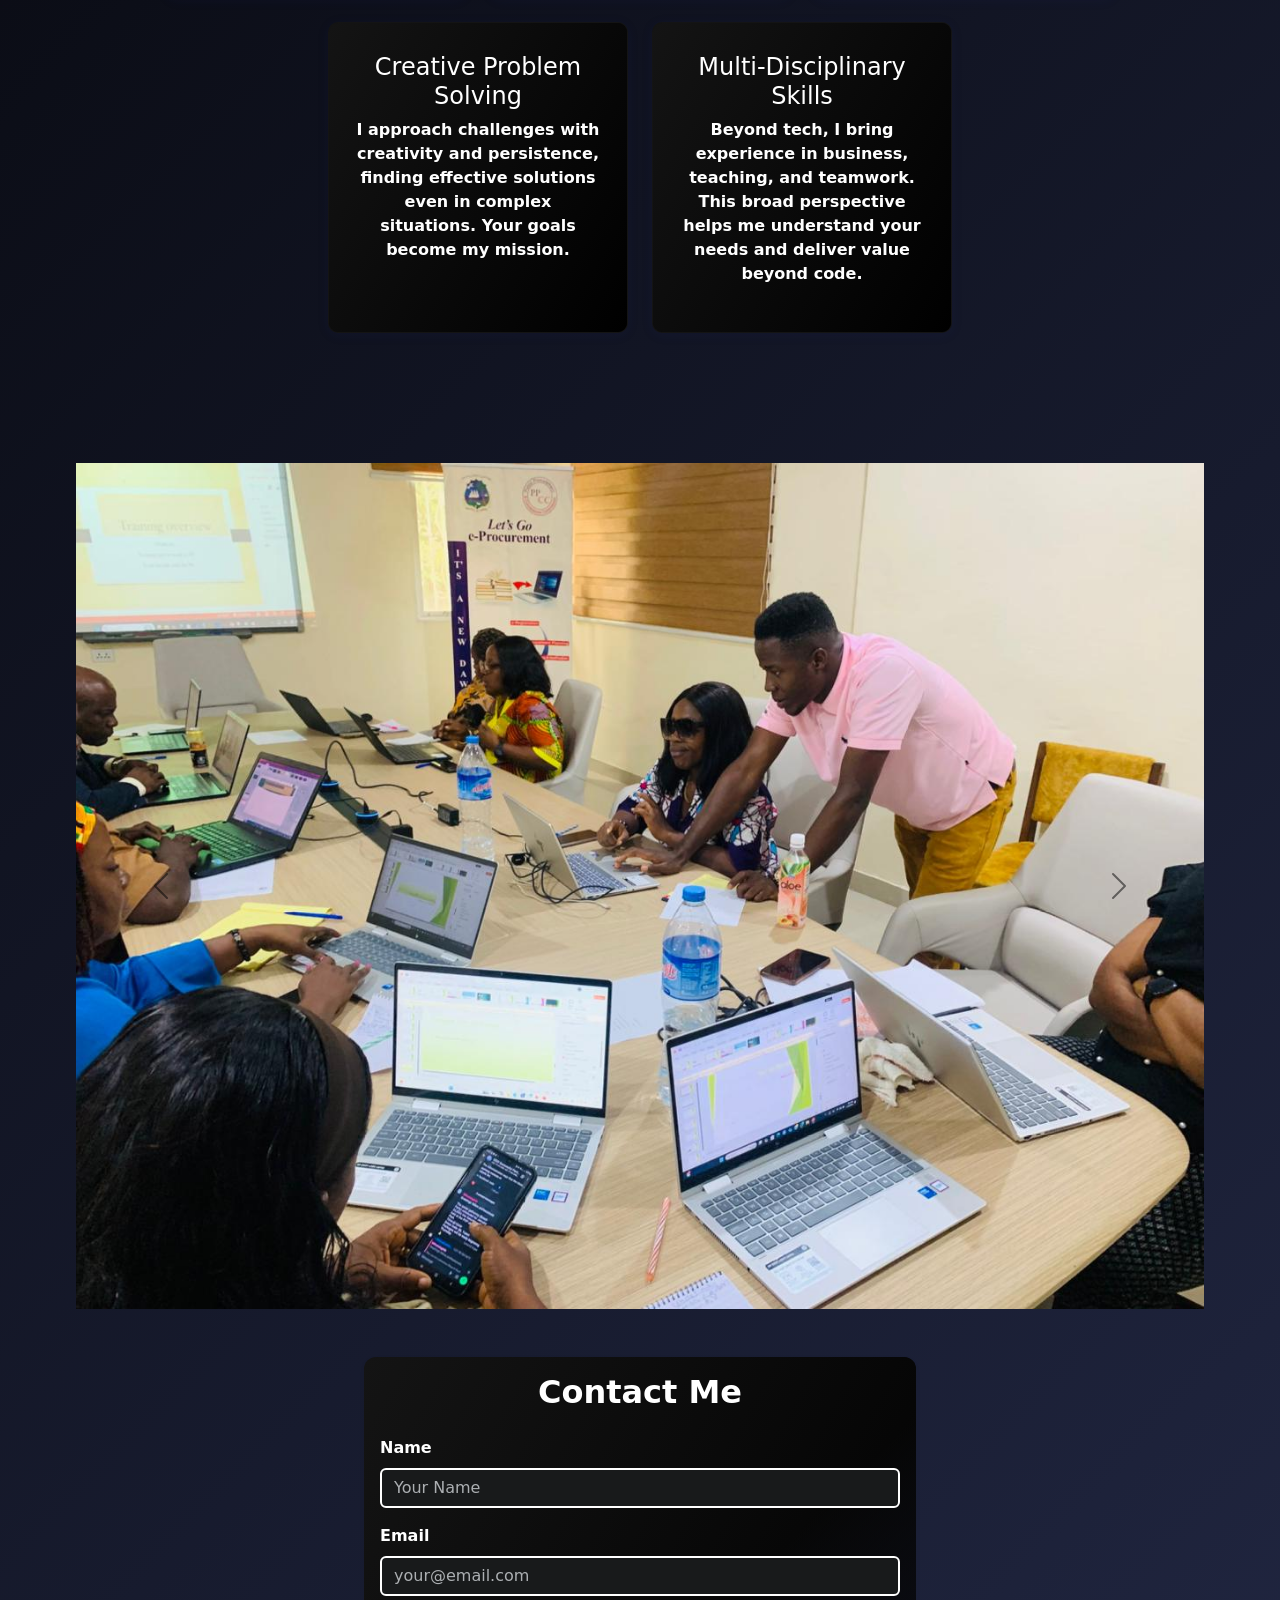
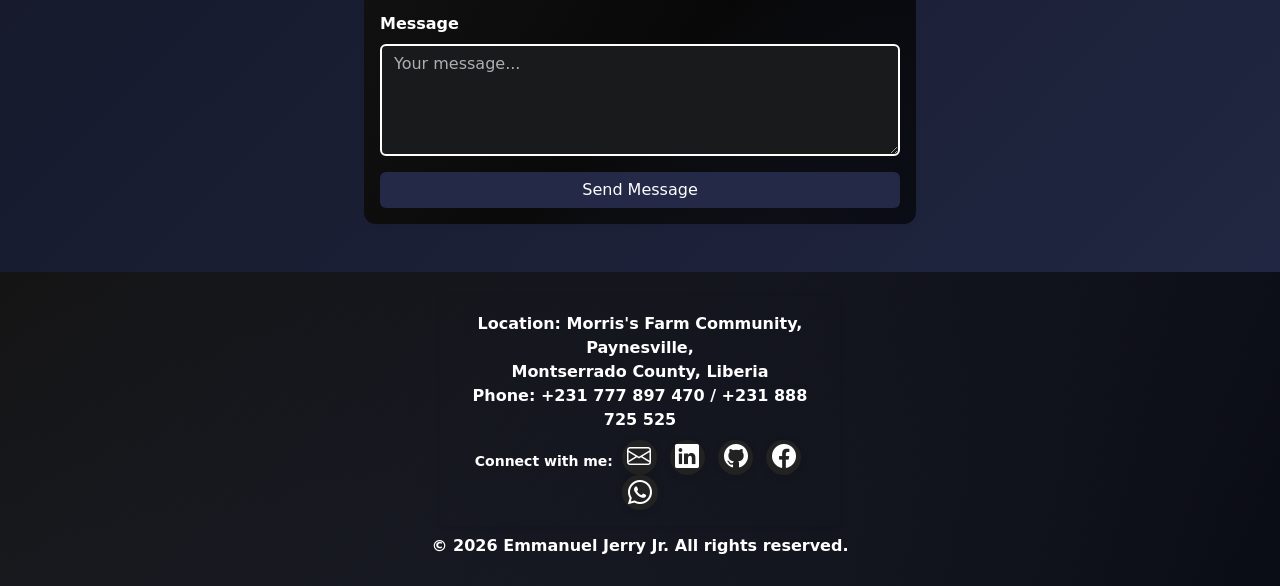
==== commit 5005607a: "UPDATE" ====
--- a/index.html
+++ b/index.html
@@ -10,7 +10,9 @@
   <link rel="stylesheet" href="style.css">
 </head>
 
-<body>
+<body style="background:linear-gradient(135deg,#000 0%,#232946 100%);color:#fff;position:relative;min-height:100vh;">
+  <div id="shiny-bg-overlay" style="position:fixed;top:0;left:0;width:100vw;height:100vh;z-index:0;pointer-events:none;background:linear-gradient(120deg,rgba(255,255,255,0.08) 0%,rgba(0,0,0,0.7) 100%);"></div>
+  <div style="position:relative;z-index:1;">
   <!-- Navigation Bar -->
   <nav class="navbar navbar-expand-lg bg-body-tertiary">
   <div class="container-fluid">
@@ -213,6 +215,7 @@
         vertical-align: middle;
       }
     </style>
+</div>
 </body>
 
 </html>
--- a/style.css
+++ b/style.css
@@ -24,20 +24,20 @@
 }
 /* Light blue background for hero section */
 .bg-primary.bg-gradient {
-	background: linear-gradient(135deg, #e3f2fd 0%, #90caf9 100%) !important;
-	color: #1a237e !important;
+	background: linear-gradient(135deg, #000 0%, #232946 100%) !important;
+	color: #fff !important;
 }
 /* Hero section buttons (blue background) */
 .hero-btn-black {
-	background: #111 !important;
+	background: #181a1b !important;
 	color: #fff !important;
 	border: none !important;
 	font-weight: bold;
-	box-shadow: 0 2px 8px rgba(0,0,0,0.08);
+	box-shadow: 0 2px 8px rgba(0,0,0,0.18);
 	transition: background 0.2s, color 0.2s;
 }
 .hero-btn-black:hover {
-	background: #333 !important;
+	background: #232946 !important;
 	color: #fff !important;
 }
 body {
@@ -69,30 +69,63 @@
 #contact .card {
 	border-radius: 12px;
 	border: 2px solid #fff;
+	background: linear-gradient(135deg, #000 60%, #232946 100%) !important;
+	color: #fff !important;
+	box-shadow: 0 2px 12px rgba(26, 35, 126, 0.18);
+	position: relative;
+	overflow: hidden;
+	}
+	#contact .card::before {
+		content: "";
+		position: absolute;
+		top: 0; left: 0; right: 0; bottom: 0;
+		background: linear-gradient(120deg, rgba(255,255,255,0.08) 0%, rgba(0,0,0,0.7) 100%);
+		pointer-events: none;
+		z-index: 0;
+	}
+	#contact .card > * {
+		position: relative;
+		z-index: 1;
 }
 #contact .form-control {
 	border: 2px solid #fff !important;
-	background: #222;
-	color: #fff;
+	background: #181a1b !important;
+	color: #fff !important;
 }
 #contact .form-control:focus {
 	border-color: #90caf9 !important;
 	box-shadow: 0 0 0 2px #90caf9;
-	background: #222;
-	color: #fff;
+	background: #181a1b !important;
+	color: #fff !important;
 }
 #contact .btn-primary {
-	background: #1a237e;
+	background: #232946 !important;
 	border: none;
+	color: #fff !important;
 }
 #contact .btn-primary:hover {
-	background: #3949ab;
+	background: #181a1b !important;
+	color: #fff !important;
 }
 
 footer {
-	background: #1a237e;
-	color: #fff;
+	background: linear-gradient(135deg, #000 0%, #232946 100%) !important;
+	color: #fff !important;
 	font-size: 1rem;
+	position: relative;
+	overflow: hidden;
+	}
+	footer::before {
+		content: "";
+		position: absolute;
+		top: 0; left: 0; right: 0; bottom: 0;
+		background: linear-gradient(120deg, rgba(255,255,255,0.08) 0%, rgba(0,0,0,0.7) 100%);
+		pointer-events: none;
+		z-index: 0;
+	}
+	footer > * {
+		position: relative;
+		z-index: 1;
 }
 footer a {
 	color: #fff;
@@ -115,9 +148,9 @@
 }
 
 header {
-	background: #1a237e;
+	background: linear-gradient(135deg, #000 0%, #232946 100%) !important;
+	color: #fff !important;
 	padding: 20px 0;
-	color: #fff;
 }
 
 /* Features Section */
@@ -129,12 +162,27 @@
 	max-width: 350px;
 	margin: 24px auto 0 auto;
 	padding: 20px 24px;
-	background: #fff;
-	color: #1a237e;
+	background: linear-gradient(135deg, #000 60%, #232946 100%);
+	color: #fff;
 	border-radius: 12px;
-	box-shadow: 0 2px 12px rgba(26, 35, 126, 0.10);
+	box-shadow: 0 2px 12px rgba(26, 35, 126, 0.18);
 	text-align: left;
 	font-weight: normal;
+	border: 1.5px solid rgba(255,255,255,0.08);
+	position: relative;
+	overflow: hidden;
+	}
+	.contact-card::before {
+		content: "";
+		position: absolute;
+		top: 0; left: 0; right: 0; bottom: 0;
+		background: linear-gradient(120deg, rgba(255,255,255,0.08) 0%, rgba(0,0,0,0.7) 100%);
+		pointer-events: none;
+		z-index: 0;
+	}
+	.contact-card > * {
+		position: relative;
+		z-index: 1;
 }
 .contact-card h5 {
 	margin-bottom: 12px;
@@ -172,12 +220,28 @@
 }
 
 .feature {
-	background: #fff;
+	background: linear-gradient(135deg, #000 60%, #232946 100%);
+	color: #fff;
 	padding: 30px 25px;
 	border-radius: 10px;
-	box-shadow: 0 2px 12px rgba(26, 35, 126, 0.06);
+	box-shadow: 0 2px 12px rgba(26, 35, 126, 0.18);
 	width: 300px;
 	text-align: center;
+	border: 1.5px solid rgba(255,255,255,0.08);
+	position: relative;
+	overflow: hidden;
+	}
+	.feature::before {
+		content: "";
+		position: absolute;
+		top: 0; left: 0; right: 0; bottom: 0;
+		background: linear-gradient(120deg, rgba(255,255,255,0.08) 0%, rgba(0,0,0,0.7) 100%);
+		pointer-events: none;
+		z-index: 0;
+	}
+	.feature > * {
+		position: relative;
+		z-index: 1;
 }
 
 .feature h3 {
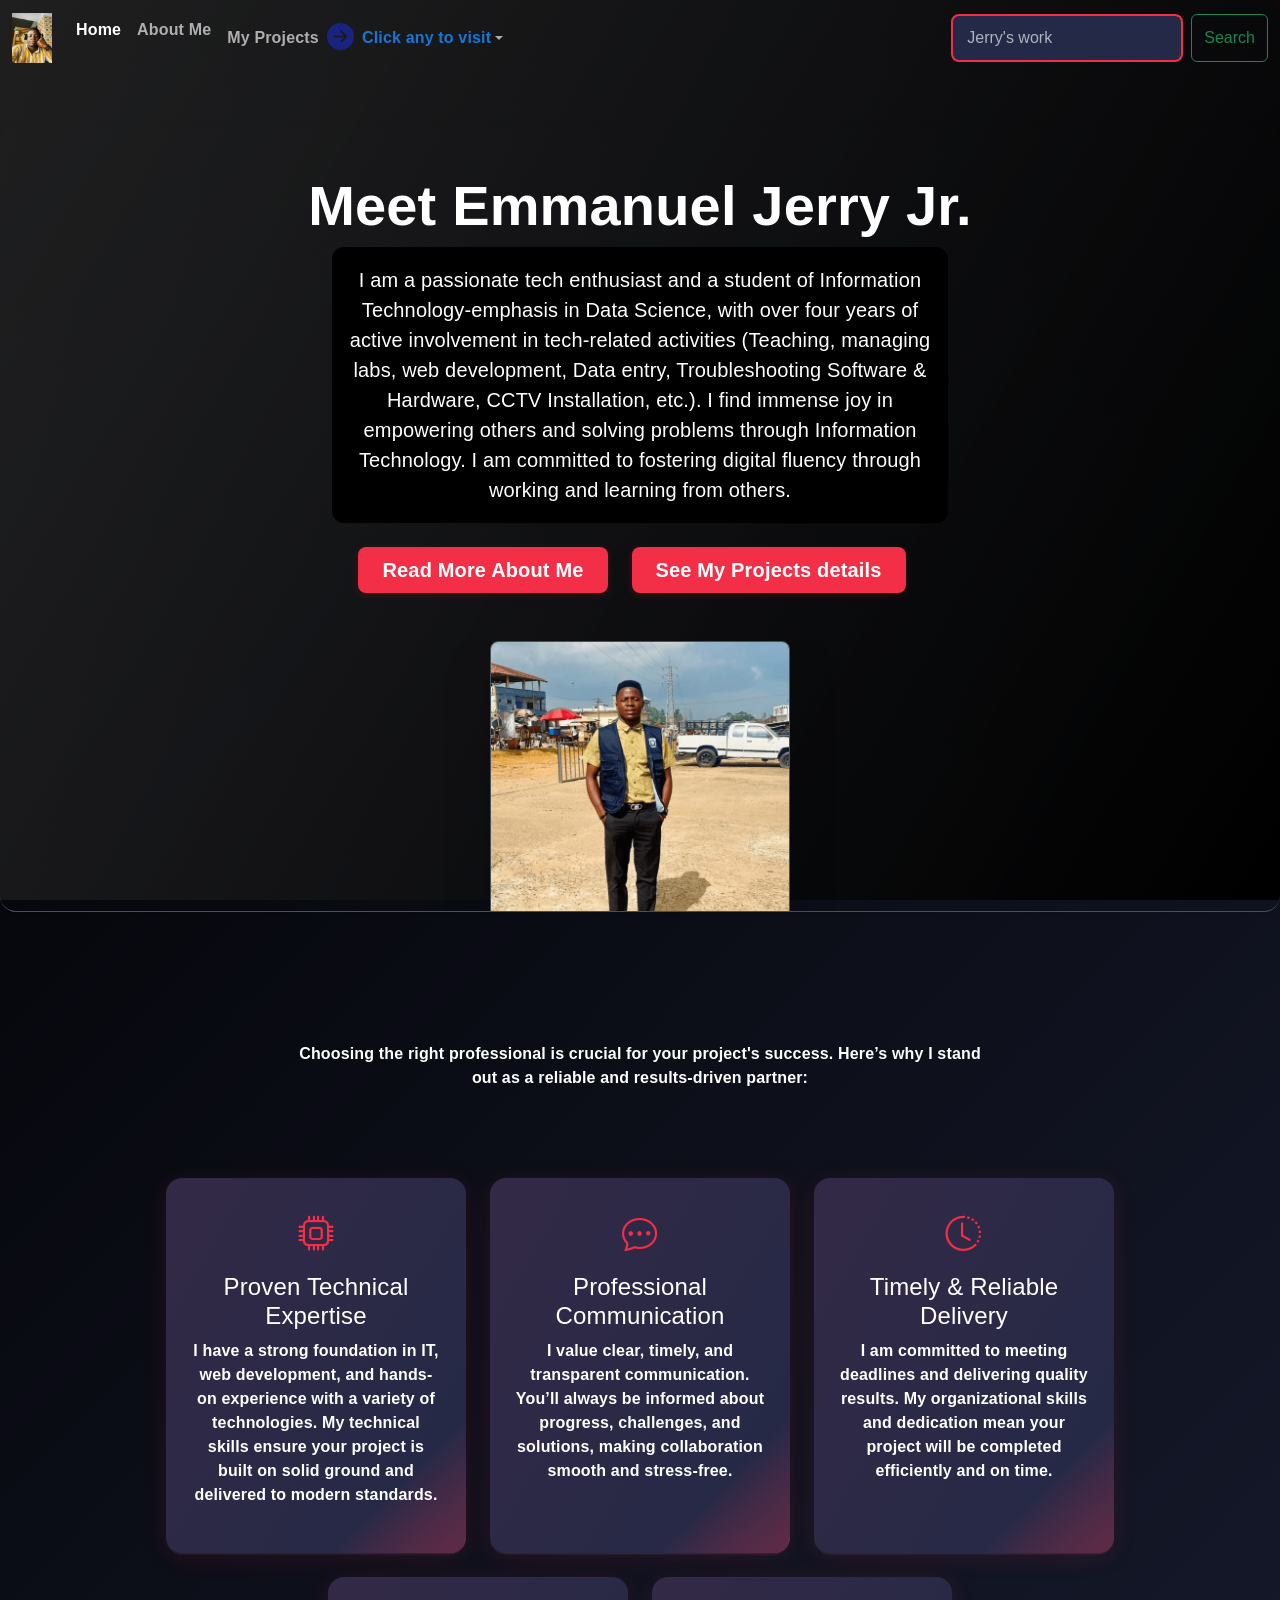
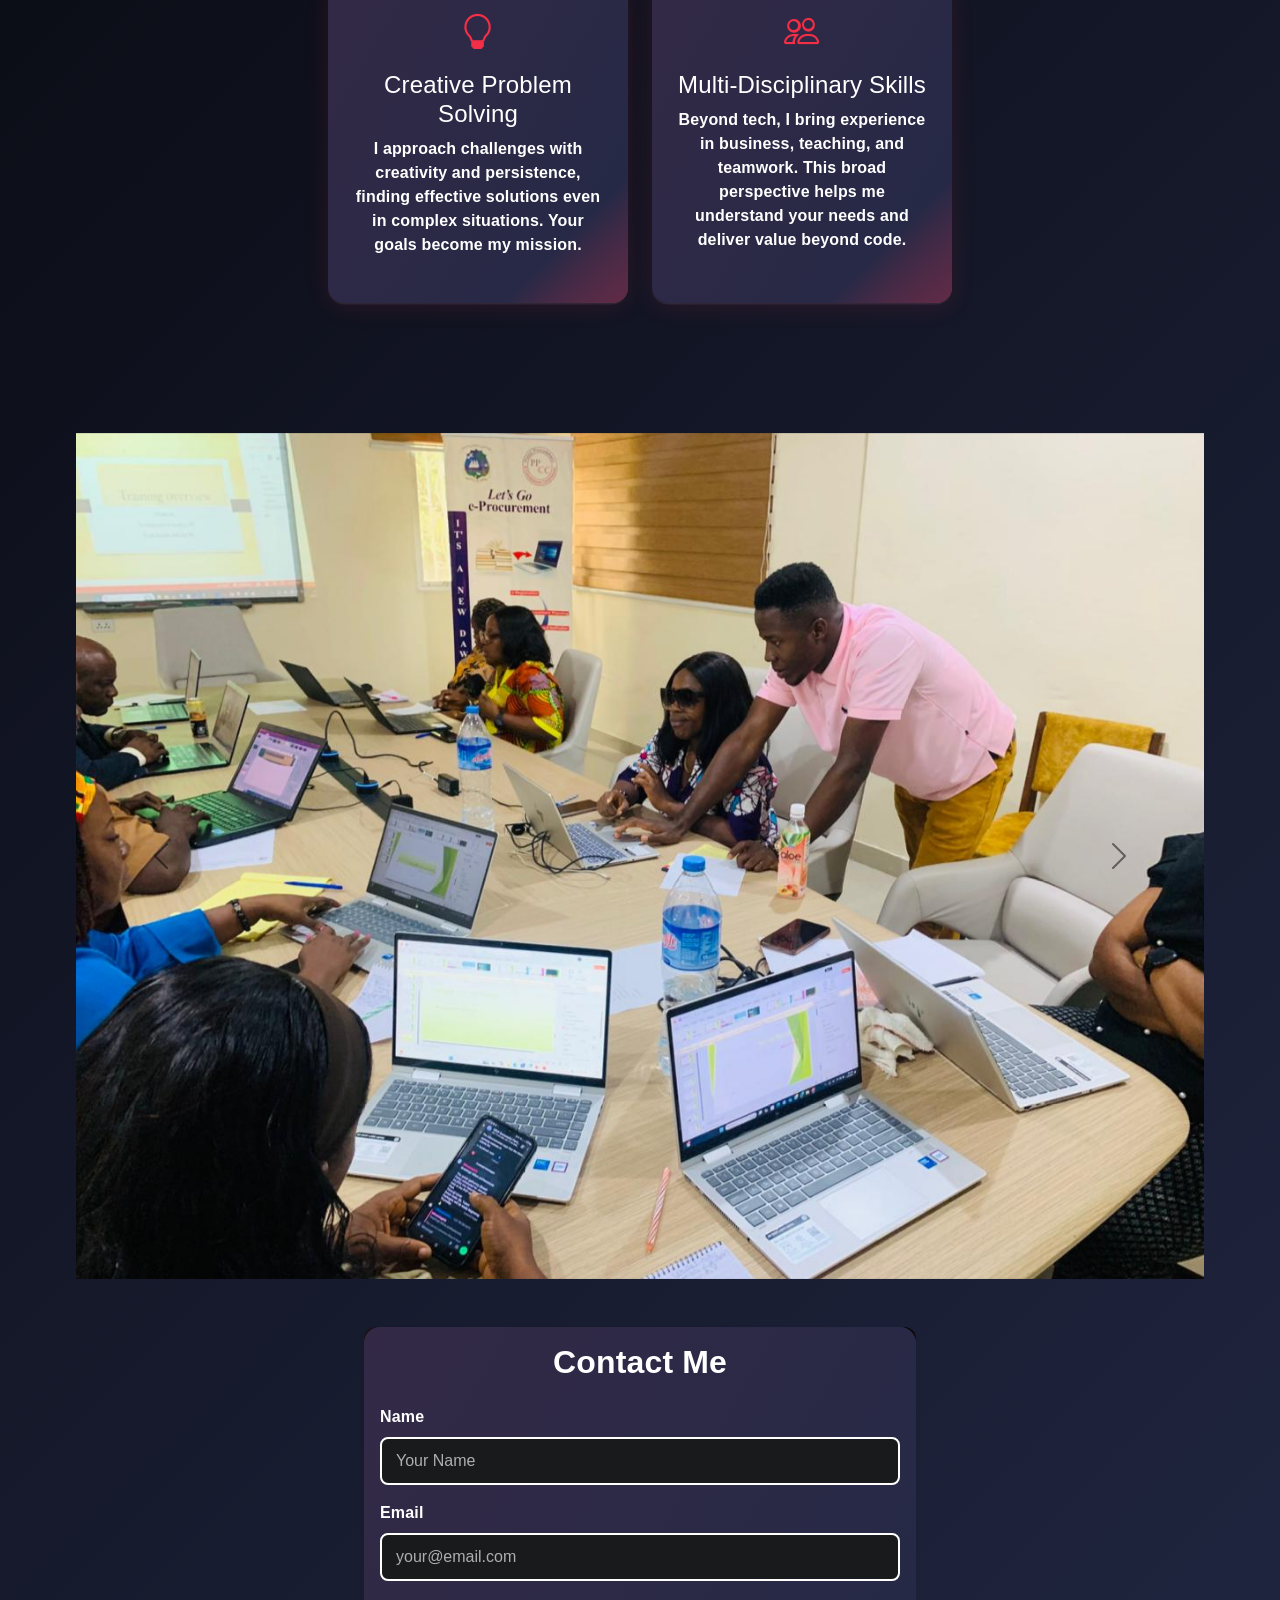
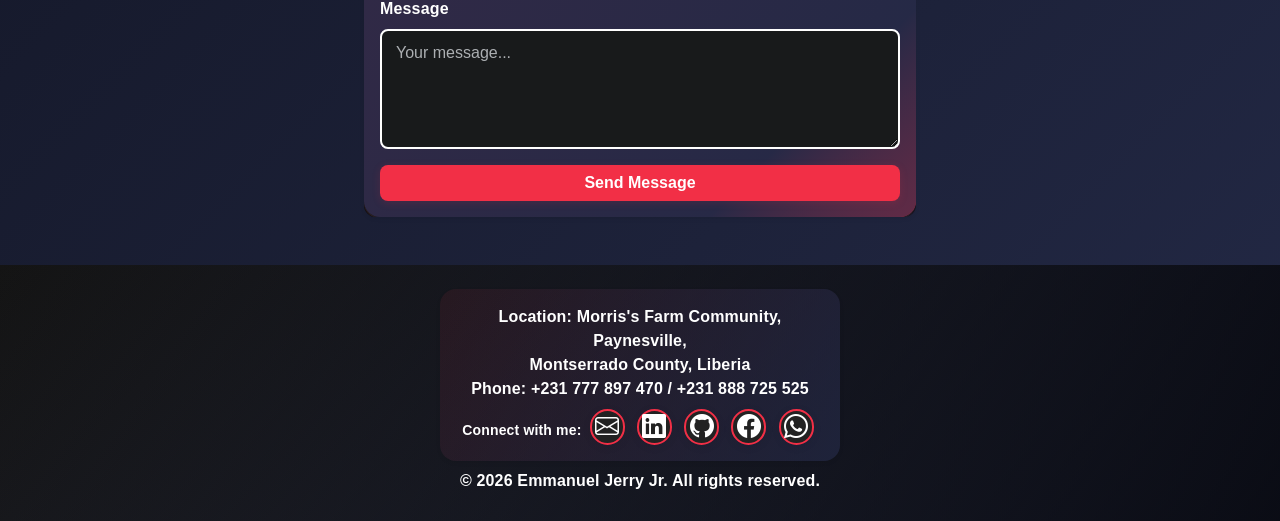
==== commit 660f08f7: "UPDATE" ====
--- a/index.html
+++ b/index.html
@@ -8,6 +8,7 @@
   <link href="https://cdn.jsdelivr.net/npm/bootstrap@5.3.0-alpha2/dist/css/bootstrap.min.css" rel="stylesheet"
     integrity="sha384-aFq/bzH65dt+w6FI2ooMVUpc+21e0SRygnTpmBvdBgSdnuTN7QbdgL+OapgHtvPp" crossorigin="anonymous">
   <link rel="stylesheet" href="style.css">
+  <link rel="stylesheet" href="twilio.css">
 </head>
 
 <body style="background:linear-gradient(135deg,#000 0%,#232946 100%);color:#fff;position:relative;min-height:100vh;">
@@ -67,8 +68,8 @@
          I am a passionate tech enthusiast and a student of Information Technology-emphasis in Data Science, with over four years of active involvement in tech-related activities (Teaching, managing labs, web development, Data entry, Troubleshooting Software & Hardware, CCTV Installation, etc.). I find immense joy in empowering others and solving problems through Information Technology. I am committed to fostering digital fluency through working and learning from others.
         </p>
         <div class="d-grid gap-2 d-sm-flex justify-content-sm-center mb-5">
-          <a href="https://jerry2001397.github.io/Resume/" class="btn hero-btn-black btn-lg px-4 me-sm-3" role="button">Read More About Me</a>
-          <a href="See My Projects details.html" class="btn hero-btn-black btn-lg px-4 me-sm-3" role="button">See My Projects details</a>
+          <a href="https://jerry2001397.github.io/Resume/" class="btn btn-twilio btn-lg px-4 me-sm-3" role="button">Read More About Me</a>
+          <a href="See My Projects details.html" class="btn btn-twilio btn-lg px-4 me-sm-3" role="button">See My Projects details</a>
         </div>
       </div>
       <div class="overflow-hidden" style="max-height: 30vh;">
@@ -84,23 +85,28 @@
           Choosing the right professional is crucial for your project's success. Here’s why I stand out as a reliable and results-driven partner:
         </p>
         <div class="d-flex flex-wrap justify-content-center gap-4">
-          <div class="feature" style="background:#000; color:#fff; border-radius:10px; box-shadow:0 2px 12px rgba(26,35,126,0.10);">
+          <div class="feature card-twilio">
+            <div class="feature-icon"><i class="bi bi-cpu"></i></div>
             <h4>Proven Technical Expertise</h4>
             <p>I have a strong foundation in IT, web development, and hands-on experience with a variety of technologies. My technical skills ensure your project is built on solid ground and delivered to modern standards.</p>
           </div>
-          <div class="feature" style="background:#000; color:#fff; border-radius:10px; box-shadow:0 2px 12px rgba(26,35,126,0.10);">
+          <div class="feature card-twilio">
+            <div class="feature-icon"><i class="bi bi-chat-dots"></i></div>
             <h4>Professional Communication</h4>
             <p>I value clear, timely, and transparent communication. You’ll always be informed about progress, challenges, and solutions, making collaboration smooth and stress-free.</p>
           </div>
-          <div class="feature" style="background:#000; color:#fff; border-radius:10px; box-shadow:0 2px 12px rgba(26,35,126,0.10);">
+          <div class="feature card-twilio">
+            <div class="feature-icon"><i class="bi bi-clock-history"></i></div>
             <h4>Timely & Reliable Delivery</h4>
             <p>I am committed to meeting deadlines and delivering quality results. My organizational skills and dedication mean your project will be completed efficiently and on time.</p>
           </div>
-          <div class="feature" style="background:#000; color:#fff; border-radius:10px; box-shadow:0 2px 12px rgba(26,35,126,0.10);">
+          <div class="feature card-twilio">
+            <div class="feature-icon"><i class="bi bi-lightbulb"></i></div>
             <h4>Creative Problem Solving</h4>
             <p>I approach challenges with creativity and persistence, finding effective solutions even in complex situations. Your goals become my mission.</p>
           </div>
-          <div class="feature" style="background:#000; color:#fff; border-radius:10px; box-shadow:0 2px 12px rgba(26,35,126,0.10);">
+          <div class="feature card-twilio">
+            <div class="feature-icon"><i class="bi bi-people"></i></div>
             <h4>Multi-Disciplinary Skills</h4>
             <p>Beyond tech, I bring experience in business, teaching, and teamwork. This broad perspective helps me understand your needs and deliver value beyond code.</p>
           </div>
@@ -137,7 +143,7 @@
       <div class="row justify-content-center">
         <div class="col-md-8 col-lg-6">
           <div class="card shadow-sm border-0">
-            <div class="card-body">
+            <div class="card-body card-twilio">
               <h2 class="card-title mb-4 text-center"><strong>Contact Me</strong></h2>
               <form>
                 <div class="mb-3">
@@ -153,7 +159,7 @@
                   <textarea class="form-control" id="message" rows="4" placeholder="Your message..." required></textarea>
                 </div>
                 <div class="d-grid">
-                  <button type="submit" class="btn btn-primary">Send Message</button>
+                  <button type="submit" class="btn btn-twilio">Send Message</button>
                 </div>
               </form>
             </div>
@@ -165,7 +171,7 @@
     <!-- Footer -->
     <footer class="bg-dark text-white text-center py-4 mt-5">
       <div class="container">
-        <div class="card shadow-sm border-0 mx-auto" style="max-width: 400px; background: #232946; color: #fff;">
+        <div class="card card-twilio shadow-sm border-0 mx-auto" style="max-width: 400px;">
           <div class="card-body text-center">
             <div class="mb-2" style="font-size:1rem;">
               Location:  Morris's Farm Community, Paynesville,<br>
--- a/twilio.css
+++ b/twilio.css
@@ -0,0 +1,100 @@
+/* Twilio-inspired modern enhancements for portfolio site */
+
+/* Typography */
+body, .feature, .contact-card, .card, .footer-social a {
+    font-family: 'Inter', 'Segoe UI', 'Arial', sans-serif;
+    letter-spacing: 0.01em;
+}
+
+/* Twilio Red Accent */
+:root {
+    --twilio-red: #F22F46;
+    --twilio-dark: #232946;
+    --twilio-light: #fff;
+}
+
+/* Accent Buttons */
+.btn-twilio {
+    background: var(--twilio-red);
+    color: var(--twilio-light);
+    border: none;
+    font-weight: 600;
+    border-radius: 8px;
+    box-shadow: 0 2px 8px rgba(242,47,70,0.15);
+    transition: background 0.2s, color 0.2s, box-shadow 0.2s;
+}
+.btn-twilio:hover {
+    background: #d21c3c;
+    color: var(--twilio-light);
+    box-shadow: 0 4px 16px rgba(242,47,70,0.25);
+}
+
+/* Card Glow */
+.card-twilio {
+    background: linear-gradient(135deg, #232946 80%, #F22F46 100%);
+    color: #fff;
+    border-radius: 16px;
+    box-shadow: 0 4px 24px rgba(242,47,70,0.12), 0 1.5px 0 rgba(255,255,255,0.08);
+    border: none;
+    position: relative;
+    overflow: hidden;
+}
+.card-twilio::before {
+    content: "";
+    position: absolute;
+    top: 0; left: 0; right: 0; bottom: 0;
+    background: linear-gradient(120deg, rgba(242,47,70,0.08) 0%, rgba(35,41,70,0.7) 100%);
+    pointer-events: none;
+    z-index: 0;
+}
+.card-twilio > * {
+    position: relative;
+    z-index: 1;
+}
+
+/* Feature Icons */
+.feature-icon {
+    font-size: 2.2rem;
+    color: var(--twilio-red);
+    margin-bottom: 12px;
+}
+
+/* Footer Social Twilio Style */
+.footer-social a {
+    background: var(--twilio-dark);
+    color: var(--twilio-red);
+    border: 2px solid var(--twilio-red);
+    box-shadow: 0 2px 8px rgba(242,47,70,0.08);
+}
+.footer-social a:hover {
+    background: var(--twilio-red);
+    color: #fff;
+    box-shadow: 0 4px 16px rgba(242,47,70,0.15);
+}
+
+/* Responsive Tweaks */
+@media (max-width: 600px) {
+    .card-twilio, .feature {
+        border-radius: 10px;
+        padding: 12px 8px;
+    }
+    .feature-icon {
+        font-size: 1.5rem;
+    }
+}
+
+/* Twilio Input Fields */
+input, textarea, .form-control {
+    border: 2px solid var(--twilio-red);
+    border-radius: 8px;
+    background: #232946;
+    color: #fff;
+    font-size: 1rem;
+    padding: 10px 14px;
+    transition: border-color 0.2s, box-shadow 0.2s;
+}
+input:focus, textarea:focus, .form-control:focus {
+    border-color: #d21c3c;
+    box-shadow: 0 0 0 2px #F22F46;
+    outline: none;
+}
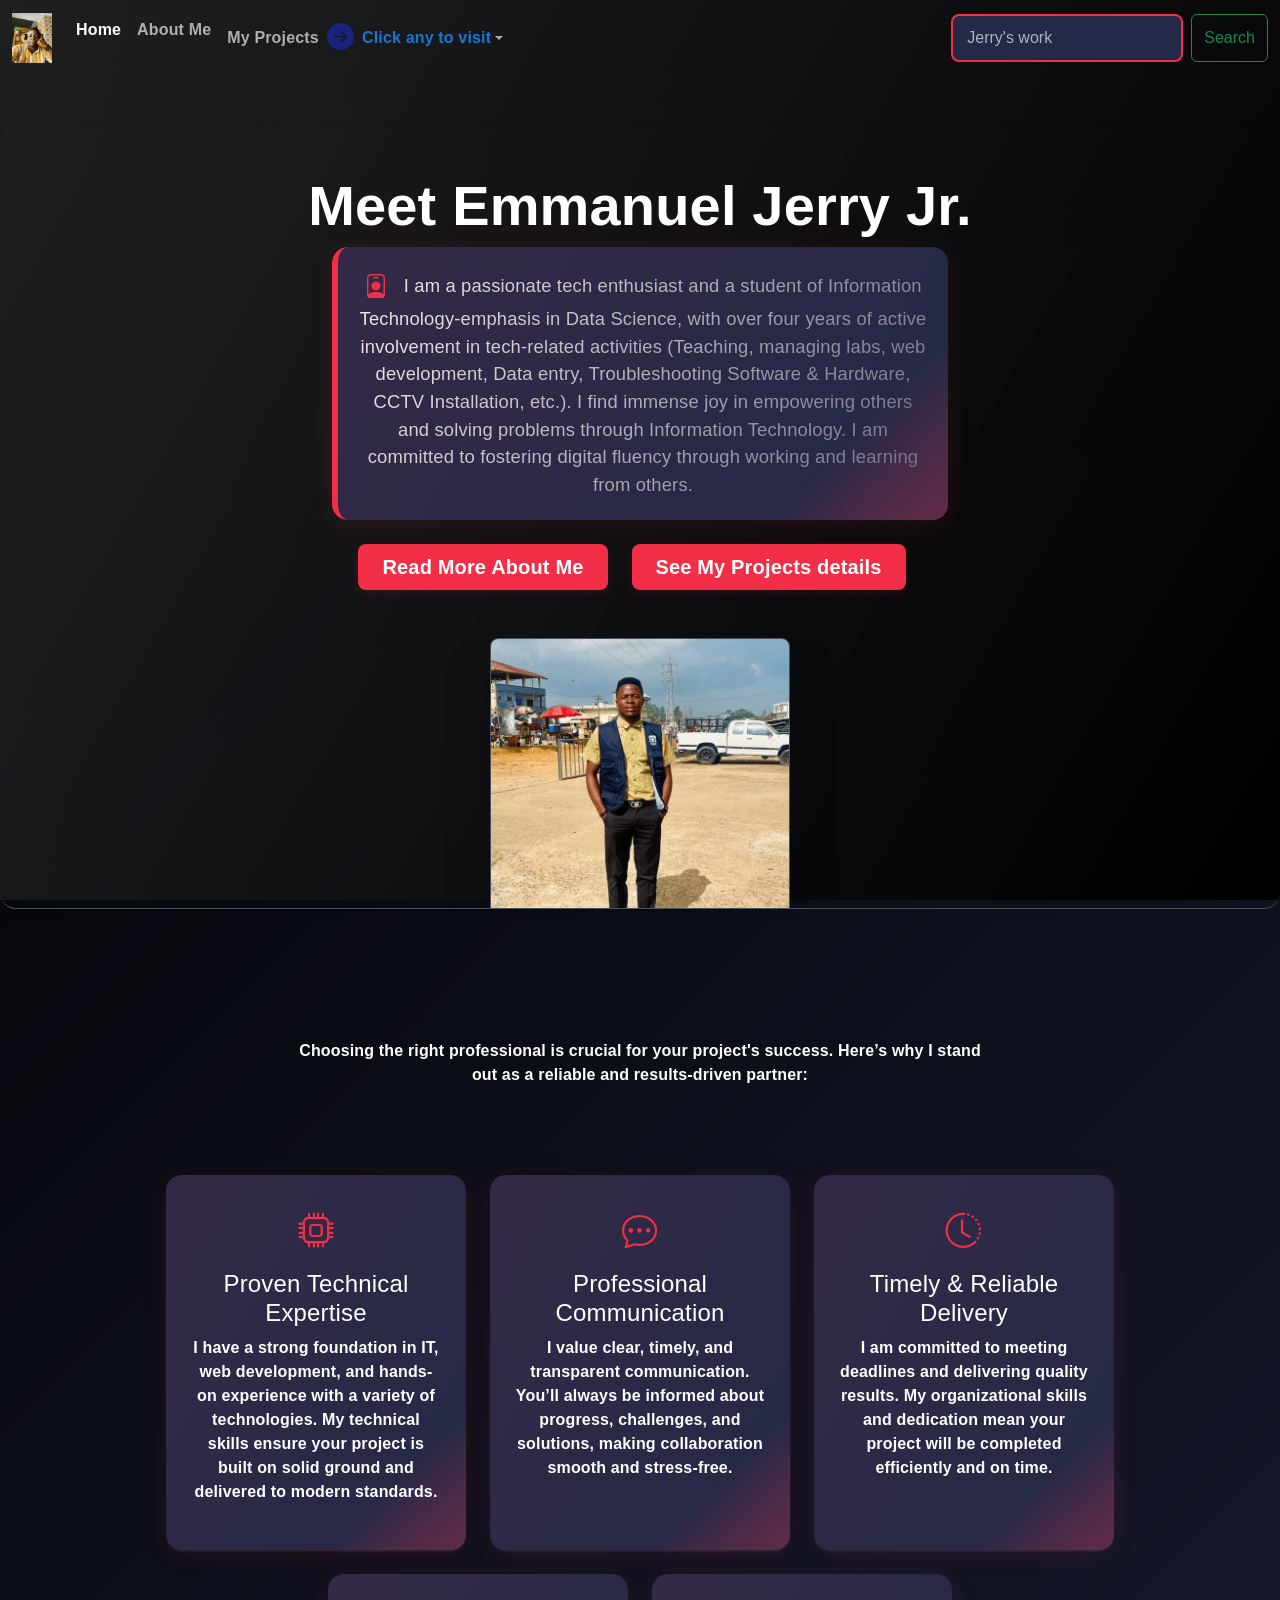
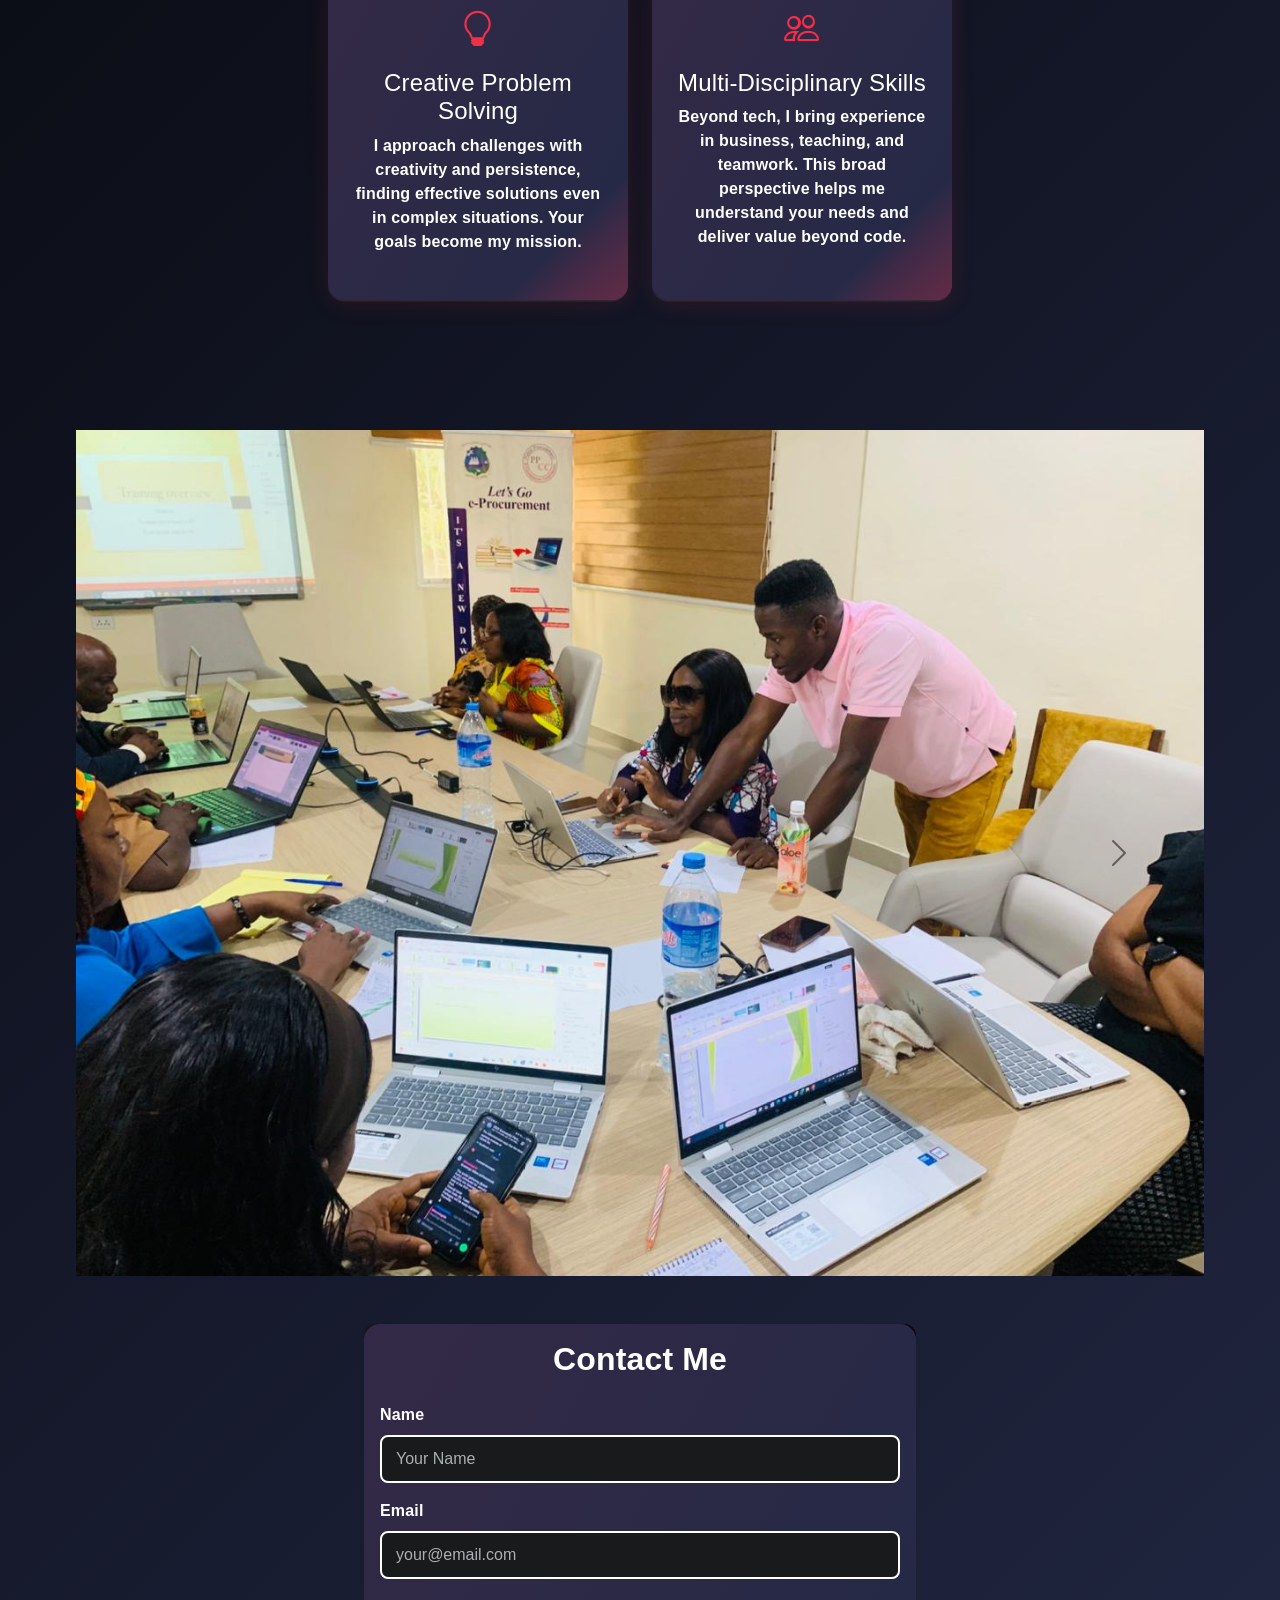
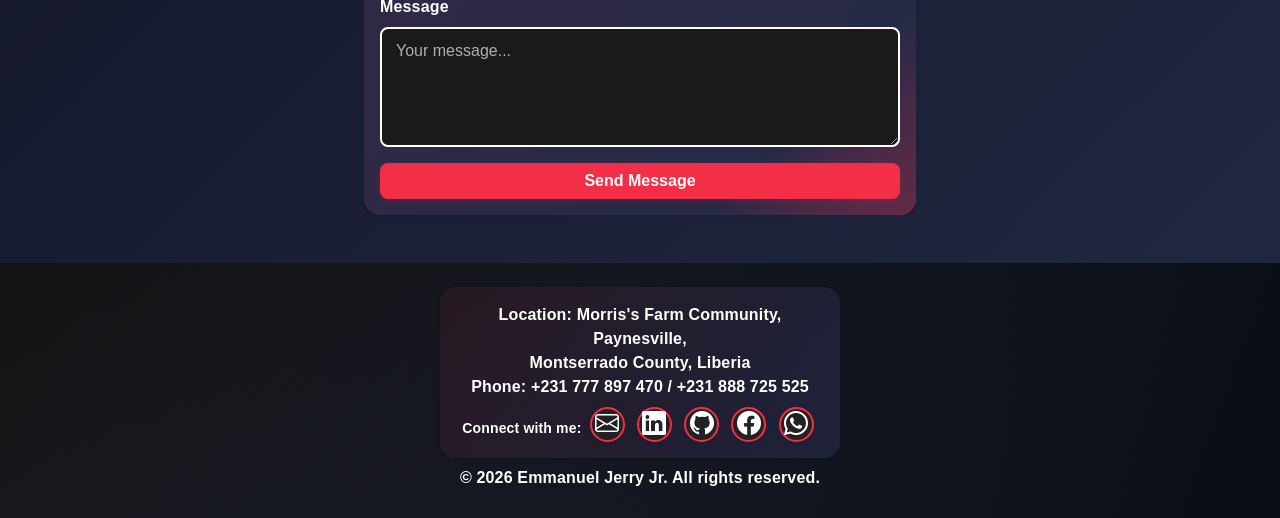
==== commit 357a3c3a: "UPDATE" ====
--- a/index.html
+++ b/index.html
@@ -64,8 +64,9 @@
     <section class="px-4 pt-5 my-5 text-center border-bottom text-white rounded-4 shadow-sm" style="background:#000;">
       <h1 class="display-4 fw-bold text-body-emphasis">Meet Emmanuel Jerry Jr.</h1>
       <div class="col-lg-6 mx-auto">
-        <p class="lead mb-4" style="background:#000; color:#fff; border-radius:12px; padding:18px 16px;">
-         I am a passionate tech enthusiast and a student of Information Technology-emphasis in Data Science, with over four years of active involvement in tech-related activities (Teaching, managing labs, web development, Data entry, Troubleshooting Software & Hardware, CCTV Installation, etc.). I find immense joy in empowering others and solving problems through Information Technology. I am committed to fostering digital fluency through working and learning from others.
+        <p class="lead mb-4 card-twilio" style="border-left: 6px solid #F22F46; background: linear-gradient(135deg, #232946 80%, #F22F46 100%); color: #fff; border-radius:16px; padding:22px 20px; box-shadow: 0 4px 24px rgba(242,47,70,0.12); font-size:1.15rem;">
+          <span style="font-size:1.5rem;vertical-align:middle;margin-right:10px;color:#F22F46;"><i class="bi bi-person-badge"></i></span>
+          I am a passionate tech enthusiast and a student of Information Technology-emphasis in Data Science, with over four years of active involvement in tech-related activities (Teaching, managing labs, web development, Data entry, Troubleshooting Software & Hardware, CCTV Installation, etc.). I find immense joy in empowering others and solving problems through Information Technology. I am committed to fostering digital fluency through working and learning from others.
         </p>
         <div class="d-grid gap-2 d-sm-flex justify-content-sm-center mb-5">
           <a href="https://jerry2001397.github.io/Resume/" class="btn btn-twilio btn-lg px-4 me-sm-3" role="button">Read More About Me</a>
